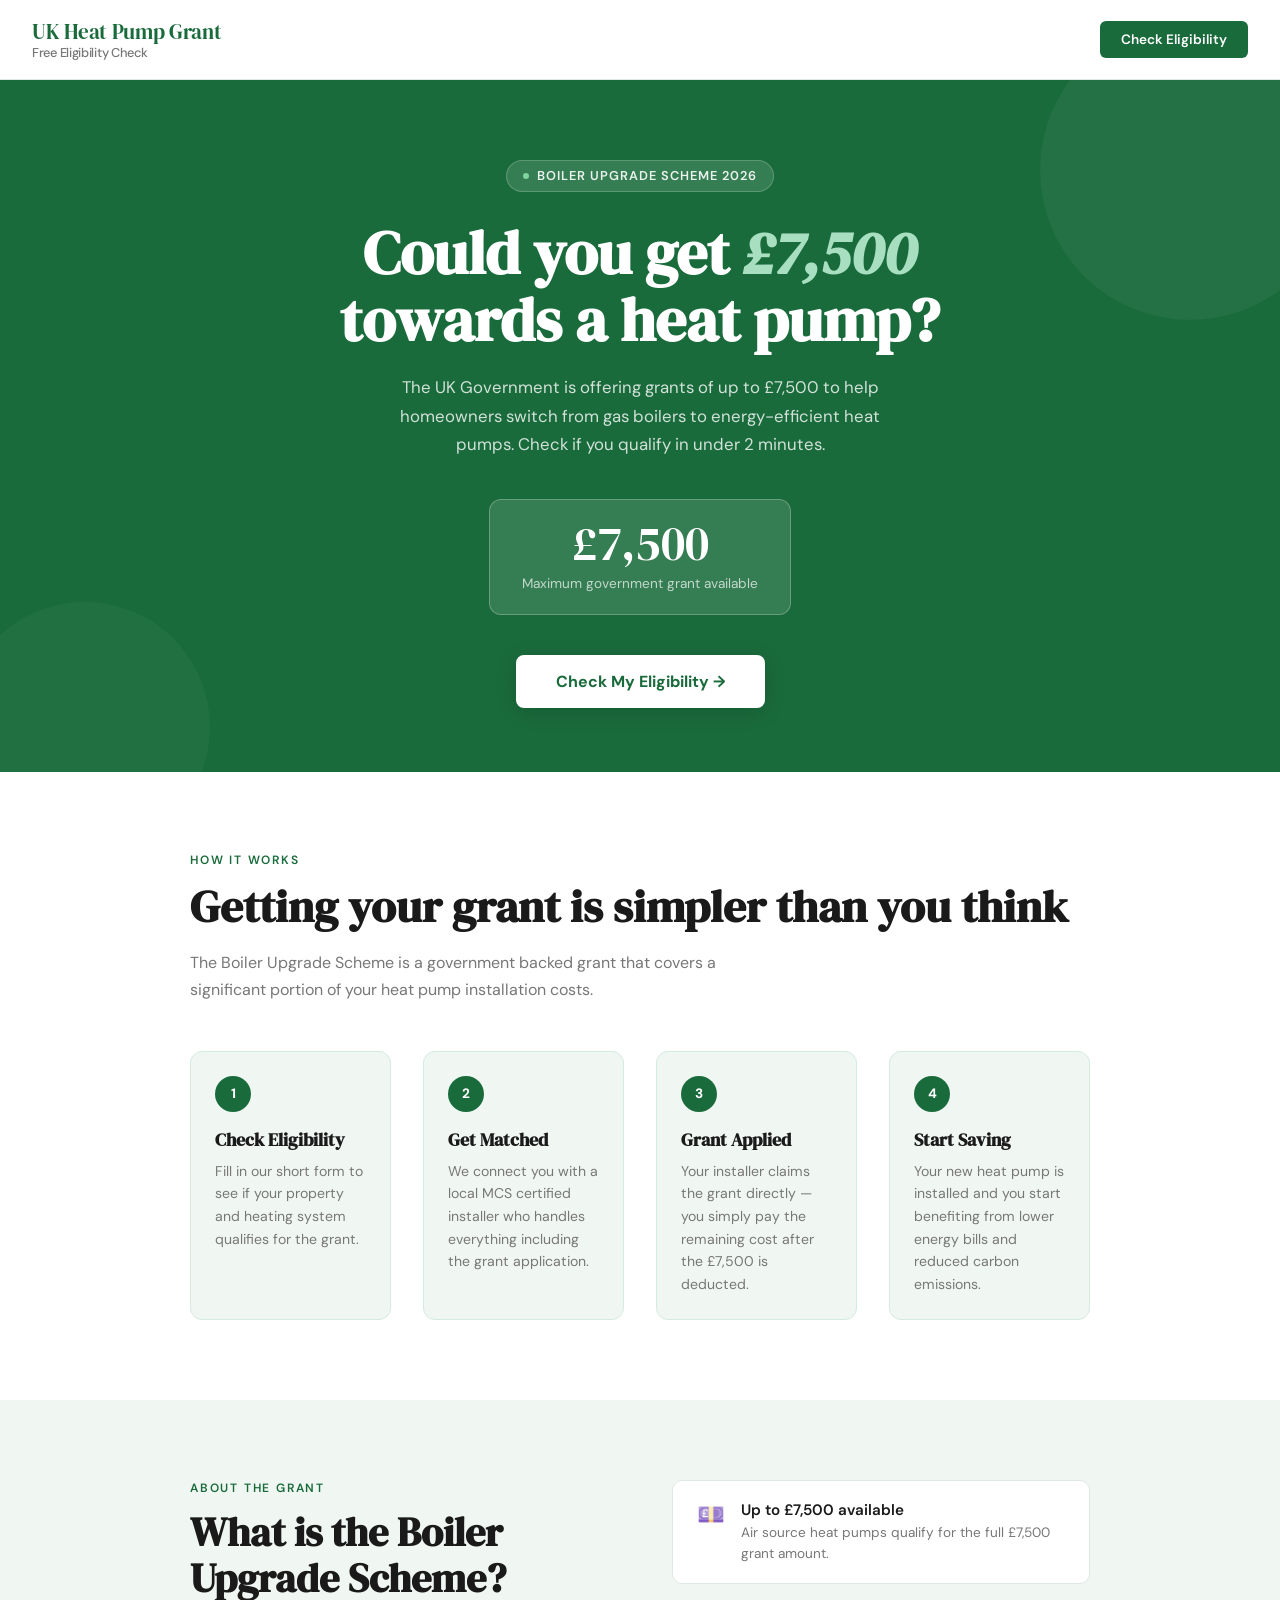
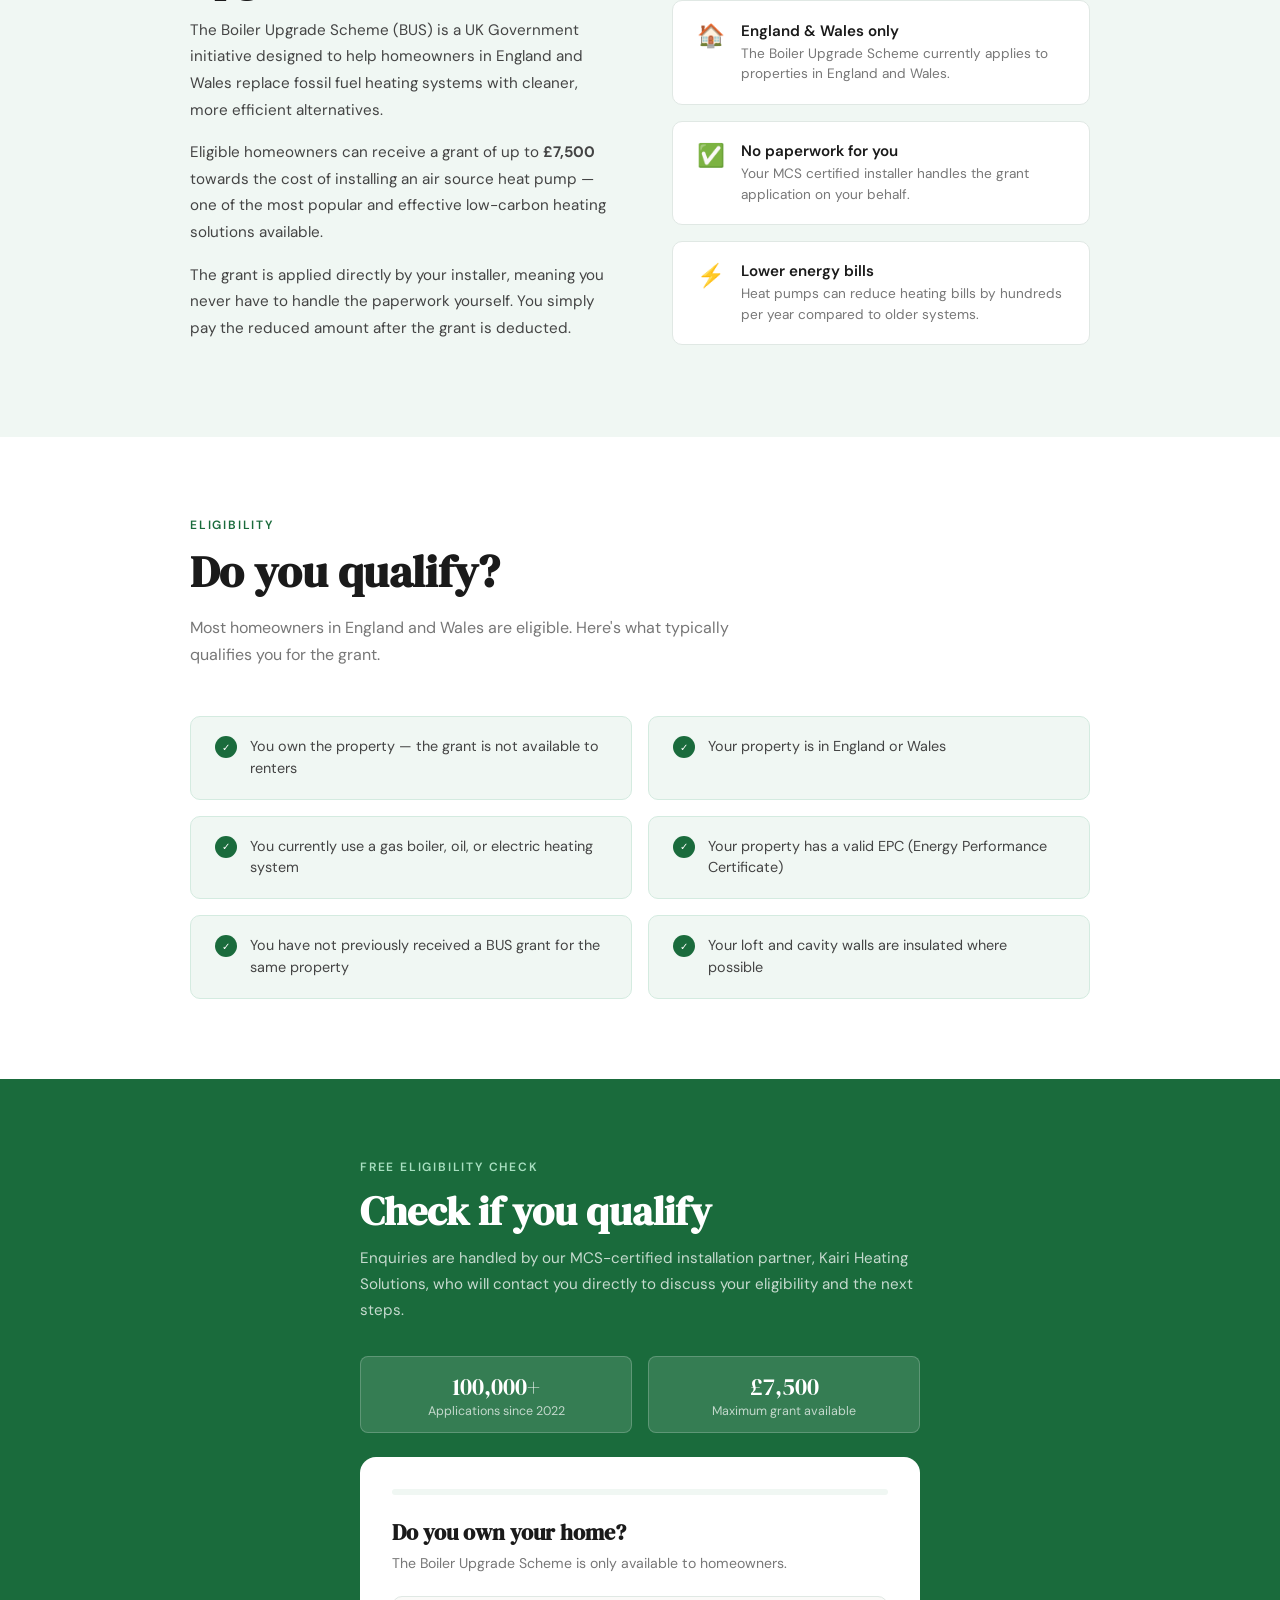
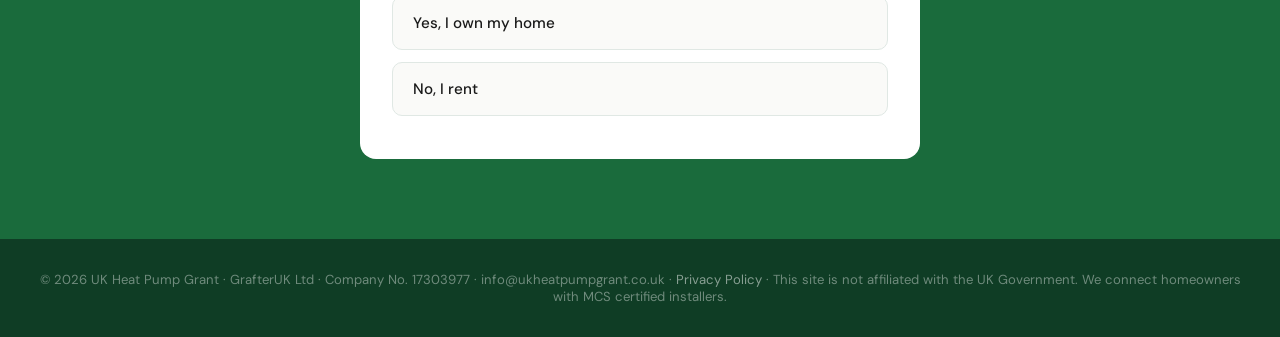
==== index.html @ f76c743c "Swap reCAPTCHA v3 site key to the new key pair Replace the old public site key (6LfLg9Us…) with the " ====
<!DOCTYPE html>
<html lang="en">
<head>
  <!-- Google tag (gtag.js) -->
  <script async src="https://www.googletagmanager.com/gtag/js?id=AW-18066229023"></script>
  <script>
    window.dataLayer = window.dataLayer || [];
    function gtag(){dataLayer.push(arguments);}
    gtag('js', new Date());
    gtag('config', 'AW-18066229023');
  </script>
  <meta charset="UTF-8" />
  <meta name="viewport" content="width=device-width, initial-scale=1.0" />
  <title>UK Heat Pump Grant – Check Your Eligibility</title>
  <meta name="description" content="Check if you qualify for a UK Government Boiler Upgrade Scheme grant of up to £7,500 towards an air source heat pump. Free 2-minute eligibility check for homeowners in England & Wales." />
  <link rel="canonical" href="https://ukheatpumpgrant.co.uk/" />
  <meta name="theme-color" content="#1A6B3C" />
  <link rel="icon" href="/favicon.svg" type="image/svg+xml" />
  <!-- Open Graph / social preview -->
  <meta property="og:type" content="website" />
  <meta property="og:site_name" content="UK Heat Pump Grant" />
  <meta property="og:title" content="Could you get £7,500 towards a heat pump?" />
  <meta property="og:description" content="Check if you qualify for a UK Government Boiler Upgrade Scheme grant of up to £7,500. Free 2-minute eligibility check for homeowners in England & Wales." />
  <meta property="og:url" content="https://ukheatpumpgrant.co.uk/" />
  <meta property="og:image" content="https://ukheatpumpgrant.co.uk/og-image.png" />
  <meta property="og:image:width" content="1200" />
  <meta property="og:image:height" content="630" />
  <meta name="twitter:card" content="summary_large_image" />
  <meta name="twitter:title" content="Could you get £7,500 towards a heat pump?" />
  <meta name="twitter:description" content="Free 2-minute check to see if you qualify for a Boiler Upgrade Scheme grant of up to £7,500." />
  <meta name="twitter:image" content="https://ukheatpumpgrant.co.uk/og-image.png" />
  <link href="https://fonts.googleapis.com/css2?family=DM+Serif+Display:ital@0;1&family=DM+Sans:wght@400;500;600&display=swap" rel="stylesheet" />
  <style>
    *, *::before, *::after { box-sizing: border-box; margin: 0; padding: 0; }
    :root {
      --green: #1A6B3C; --green-light: #2E8B57; --green-pale: #F0F7F3;
      --green-mid: #D4EBE0; --white: #FFFFFF; --off-white: #FAFAF8;
      --text: #1A1A1A; --text-mid: #444; --text-muted: #777; --border: #E0E8E4;
    }
    html { scroll-behavior: smooth; }
    body { font-family: 'DM Sans', sans-serif; background: var(--off-white); color: var(--text); overflow-x: hidden; }
    nav { background: var(--white); border-bottom: 1px solid var(--border); padding: 1.1rem 2rem; display: flex; justify-content: space-between; align-items: center; position: sticky; top: 0; z-index: 100; }
    .logo { font-family: 'DM Serif Display', serif; font-size: 1.3rem; color: var(--green); letter-spacing: -0.3px; line-height: 1.3; }
    .logo span { color: var(--text-muted); font-size: 0.8rem; font-family: 'DM Sans', sans-serif; font-weight: 500; display: block; }
    .nav-cta { background: var(--green); color: var(--white); font-weight: 600; font-size: 0.85rem; padding: 0.6rem 1.3rem; border-radius: 6px; text-decoration: none; }
    .hero { background: var(--green); padding: 5rem 2rem 4rem; text-align: center; position: relative; overflow: hidden; }
    .hero::before { content: ''; position: absolute; top: -60px; right: -60px; width: 300px; height: 300px; background: rgba(255,255,255,0.04); border-radius: 50%; pointer-events: none; }
    .hero::after { content: ''; position: absolute; bottom: -80px; left: -40px; width: 250px; height: 250px; background: rgba(255,255,255,0.03); border-radius: 50%; pointer-events: none; }
    .hero-tag { display: inline-flex; align-items: center; gap: 0.5rem; background: rgba(255,255,255,0.12); border: 1px solid rgba(255,255,255,0.2); color: rgba(255,255,255,0.9); font-size: 0.8rem; font-weight: 600; letter-spacing: 0.08em; text-transform: uppercase; padding: 0.4rem 1rem; border-radius: 100px; margin-bottom: 1.8rem; }
    .hero-tag::before { content: ''; width: 6px; height: 6px; background: #7FD4A0; border-radius: 50%; }
    .hero h1 { font-family: 'DM Serif Display', serif; font-size: clamp(2.2rem, 6vw, 3.8rem); color: var(--white); line-height: 1.1; margin-bottom: 1.2rem; max-width: 700px; margin-left: auto; margin-right: auto; }
    .hero h1 em { font-style: italic; color: #A8DFC0; }
    .hero p { font-size: 1.05rem; color: rgba(255,255,255,0.8); max-width: 520px; margin: 0 auto 2.5rem; line-height: 1.7; }
    .hero-grant { display: inline-block; background: rgba(255,255,255,0.12); border: 1px solid rgba(255,255,255,0.25); border-radius: 12px; padding: 1.2rem 2rem; margin-bottom: 2.5rem; }
    .hero-grant .amount { font-family: 'DM Serif Display', serif; font-size: 3rem; color: var(--white); line-height: 1; }
    .hero-grant p { font-size: 0.85rem; color: rgba(255,255,255,0.7); margin: 0.3rem 0 0; }
    .hero-btn { display: inline-block; background: var(--white); color: var(--green); font-weight: 700; font-size: 1rem; padding: 1rem 2.5rem; border-radius: 8px; text-decoration: none; box-shadow: 0 4px 20px rgba(0,0,0,0.15); }
    .how { background: var(--white); padding: 5rem 2rem; }
    .how-inner { max-width: 900px; margin: 0 auto; }
    .section-label { font-size: 0.75rem; font-weight: 600; letter-spacing: 0.15em; text-transform: uppercase; color: var(--green); display: block; margin-bottom: 0.8rem; }
    .section-title { font-family: 'DM Serif Display', serif; font-size: clamp(1.8rem, 4vw, 2.8rem); line-height: 1.15; margin-bottom: 1rem; color: var(--text); }
    .section-sub { font-size: 1rem; color: var(--text-muted); line-height: 1.7; max-width: 540px; margin-bottom: 3rem; }
    .steps { display: grid; grid-template-columns: repeat(auto-fit, minmax(200px, 1fr)); gap: 2rem; }
    .step { padding: 1.5rem; background: var(--green-pale); border-radius: 12px; border: 1px solid var(--green-mid); }
    .step-num { width: 36px; height: 36px; background: var(--green); border-radius: 50%; display: flex; align-items: center; justify-content: center; color: var(--white); font-weight: 700; font-size: 0.85rem; margin-bottom: 1rem; }
    .step h3 { font-family: 'DM Serif Display', serif; font-size: 1.1rem; margin-bottom: 0.5rem; color: var(--text); }
    .step p { font-size: 0.88rem; color: var(--text-muted); line-height: 1.6; }
    .grant-info { background: var(--green-pale); padding: 5rem 2rem; }
    .grant-inner { max-width: 900px; margin: 0 auto; display: grid; grid-template-columns: 1fr 1fr; gap: 4rem; align-items: start; }
    .grant-inner h2 { font-family: 'DM Serif Display', serif; font-size: clamp(1.8rem, 4vw, 2.5rem); line-height: 1.15; margin-bottom: 1rem; color: var(--text); }
    .grant-inner p { font-size: 0.95rem; color: var(--text-mid); line-height: 1.75; margin-bottom: 1rem; }
    .grant-facts { display: flex; flex-direction: column; gap: 1rem; }
    .fact { background: var(--white); border: 1px solid var(--border); border-radius: 10px; padding: 1.2rem 1.5rem; display: flex; align-items: flex-start; gap: 1rem; }
    .fact-icon { font-size: 1.4rem; flex-shrink: 0; }
    .fact h4 { font-weight: 600; font-size: 0.95rem; color: var(--text); margin-bottom: 0.2rem; }
    .fact p { font-size: 0.85rem; color: var(--text-muted); line-height: 1.5; margin: 0; }
    .eligibility { background: var(--white); padding: 5rem 2rem; }
    .elig-inner { max-width: 900px; margin: 0 auto; }
    .elig-grid { display: grid; grid-template-columns: 1fr 1fr; gap: 1rem; margin-top: 2.5rem; }
    .elig-card { background: var(--green-pale); border: 1px solid var(--green-mid); border-radius: 10px; padding: 1.2rem 1.5rem; display: flex; align-items: flex-start; gap: 0.8rem; }
    .elig-card .tick { width: 22px; height: 22px; background: var(--green); border-radius: 50%; display: flex; align-items: center; justify-content: center; color: var(--white); font-size: 0.65rem; flex-shrink: 0; }
    .elig-card p { font-size: 0.9rem; color: var(--text-mid); line-height: 1.5; }
    #check { background: var(--green); padding: 5rem 2rem; }
    .form-inner { max-width: 560px; margin: 0 auto; }
    .form-inner .section-label { color: #A8DFC0; }
    .form-inner h2 { font-family: 'DM Serif Display', serif; font-size: clamp(1.8rem, 4vw, 2.5rem); color: var(--white); line-height: 1.15; margin-bottom: 0.8rem; }
    .form-inner > p { font-size: 0.95rem; color: rgba(255,255,255,0.75); line-height: 1.7; margin-bottom: 2rem; }
    .form-card { background: var(--white); border-radius: 16px; padding: 2rem; }
    .form-row { display: grid; grid-template-columns: 1fr 1fr; gap: 1rem; }
    .form-group { margin-bottom: 1.2rem; }
    .form-group label { display: block; font-size: 0.82rem; font-weight: 600; color: var(--text-mid); margin-bottom: 0.4rem; }
    .form-group input, .form-group select { width: 100%; padding: 0.75rem 1rem; border: 1.5px solid var(--border); border-radius: 8px; font-size: 0.9rem; font-family: 'DM Sans', sans-serif; color: var(--text); background: var(--off-white); appearance: none; }
    .form-group input:focus, .form-group select:focus { outline: none; border-color: var(--green); background: var(--white); }
    .form-submit { width: 100%; background: var(--green); color: var(--white); font-family: 'DM Sans', sans-serif; font-weight: 700; font-size: 1rem; padding: 1rem; border: none; border-radius: 8px; cursor: pointer; margin-top: 0.5rem; }
    .form-submit:hover { background: var(--green-light); }
    .form-note { text-align: center; font-size: 0.78rem; color: var(--text-muted); margin-top: 1rem; line-height: 1.5; }
    .consent { display: flex; align-items: flex-start; gap: 0.6rem; margin-bottom: 1.2rem; text-align: left; }
    .consent input[type="checkbox"] { width: 18px; height: 18px; margin-top: 2px; flex-shrink: 0; accent-color: var(--green); cursor: pointer; }
    .consent label { font-size: 0.8rem; font-weight: 400; color: var(--text-mid); line-height: 1.5; cursor: pointer; margin: 0; }
    .consent a { color: var(--green); text-decoration: underline; }
    .exit-email .consent { margin-bottom: 0.9rem; }
    .progress { height: 6px; background: var(--green-pale); border-radius: 3px; margin-bottom: 1.5rem; overflow: hidden; }
    .progress-fill { height: 100%; background: var(--green-light); width: 0%; transition: width 0.35s ease; border-radius: 3px; }
    .quiz-step { display: none; }
    .quiz-step.active { display: block; animation: quizFade 0.25s ease; }
    @keyframes quizFade { from { opacity: 0; transform: translateY(8px); } to { opacity: 1; transform: translateY(0); } }
    .quiz-q { font-family: 'DM Serif Display', serif; font-size: 1.4rem; color: var(--text); margin-bottom: 0.4rem; line-height: 1.25; }
    .quiz-sub { font-size: 0.88rem; color: var(--text-muted); margin-bottom: 1.4rem; line-height: 1.5; }
    .option-btn { display: block; width: 100%; padding: 1rem 1.25rem; margin-bottom: 0.7rem; background: var(--off-white); border: 1.5px solid var(--border); border-radius: 10px; font-family: 'DM Sans', sans-serif; font-size: 0.95rem; font-weight: 500; color: var(--text); text-align: left; cursor: pointer; transition: border-color 0.15s, background 0.15s, transform 0.1s; }
    .option-btn:hover, .option-btn:focus-visible { border-color: var(--green); background: var(--green-pale); outline: none; }
    .option-btn:active { transform: scale(0.99); }
    .back-btn { background: none; border: none; color: var(--text-muted); font-size: 0.85rem; cursor: pointer; padding: 0.3rem 0; margin-bottom: 0.6rem; font-family: inherit; display: inline-flex; align-items: center; gap: 0.3rem; }
    .back-btn:hover { color: var(--green); }
    .exit-screen { text-align: center; padding: 0.5rem; }
    .exit-icon { width: 56px; height: 56px; background: #FFF3E0; border-radius: 50%; display: flex; align-items: center; justify-content: center; font-size: 1.6rem; margin: 0 auto 1.2rem; }
    .exit-screen h3 { font-family: 'DM Serif Display', serif; font-size: 1.3rem; margin-bottom: 0.6rem; color: var(--text); line-height: 1.25; }
    .exit-screen p { font-size: 0.92rem; color: var(--text-muted); line-height: 1.6; margin-bottom: 0.5rem; }
    .exit-email { margin-top: 1.4rem; padding-top: 1.4rem; border-top: 1px solid var(--border); text-align: left; }
    .exit-email label { display: block; font-size: 0.82rem; font-weight: 600; color: var(--text-mid); margin-bottom: 0.4rem; }
    .exit-email input { width: 100%; padding: 0.75rem 1rem; border: 1.5px solid var(--border); border-radius: 8px; font-size: 0.9rem; font-family: inherit; background: var(--off-white); margin-bottom: 0.8rem; }
    .confirm-screen { text-align: center; }
    .confirm-screen .tick-big { width: 64px; height: 64px; background: var(--green); border-radius: 50%; display: flex; align-items: center; justify-content: center; font-size: 1.7rem; color: var(--white); margin: 0 auto 1.2rem; }
    .confirm-screen h3 { font-family: 'DM Serif Display', serif; font-size: 1.5rem; margin-bottom: 0.6rem; color: var(--text); line-height: 1.25; }
    .confirm-screen .confirm-lead { font-size: 0.95rem; color: var(--text-mid); line-height: 1.6; margin-bottom: 1.5rem; }
    .next-steps { text-align: left; background: var(--green-pale); border: 1px solid var(--green-mid); border-radius: 10px; padding: 1.2rem 1.4rem; }
    .next-steps h4 { font-size: 0.75rem; font-weight: 600; letter-spacing: 0.12em; text-transform: uppercase; color: var(--green); margin-bottom: 0.9rem; }
    .next-steps ul { list-style: none; }
    .next-steps li { font-size: 0.88rem; color: var(--text-mid); line-height: 1.5; margin-bottom: 0.7rem; padding-left: 1.4rem; position: relative; }
    .next-steps li::before { content: '→'; position: absolute; left: 0; color: var(--green); font-weight: 700; }
    .next-steps li:last-child { margin-bottom: 0; }
    .form-err { background: #FEECEC; border: 1px solid #F5B5B5; color: #8A1F1F; padding: 0.7rem 1rem; border-radius: 8px; font-size: 0.85rem; margin-bottom: 1rem; display: none; line-height: 1.45; }
    .form-err.show { display: block; }
    footer { background: #0F3D25; padding: 2rem; text-align: center; }
    footer p { color: rgba(255,255,255,0.4); font-size: 0.82rem; }
    footer a { color: rgba(255,255,255,0.5); text-decoration: none; }
    @media (max-width: 700px) {
      .grant-inner { grid-template-columns: 1fr; gap: 2rem; }
      .elig-grid { grid-template-columns: 1fr; }
      .form-row { grid-template-columns: 1fr; }
    }
  </style>
  <script src="https://www.google.com/recaptcha/api.js?render=6LfFykgtAAAAAFMlkTeYWOhiz9gVwQHqHs1kckuf"></script>
</head>
<body>
<nav>
  <div class="logo">UK Heat Pump Grant<br><span>Free Eligibility Check</span></div>
  <a href="#check" class="nav-cta">Check Eligibility</a>
</nav>
<section class="hero">
  <div class="hero-tag">Boiler Upgrade Scheme 2026</div>
  <h1>Could you get <em>£7,500</em> towards a heat pump?</h1>
  <p>The UK Government is offering grants of up to £7,500 to help homeowners switch from gas boilers to energy-efficient heat pumps. Check if you qualify in under 2 minutes.</p>
  <div class="hero-grant">
    <div class="amount">£7,500</div>
    <p>Maximum government grant available</p>
  </div>
  <br>
  <a href="#check" class="hero-btn">Check My Eligibility →</a>
</section>
<section id="how-it-works" class="how">
  <div class="how-inner">
    <span class="section-label">How It Works</span>
    <h2 class="section-title">Getting your grant is simpler than you think</h2>
    <p class="section-sub">The Boiler Upgrade Scheme is a government backed grant that covers a significant portion of your heat pump installation costs.</p>
    <div class="steps">
      <div class="step"><div class="step-num">1</div><h3>Check Eligibility</h3><p>Fill in our short form to see if your property and heating system qualifies for the grant.</p></div>
      <div class="step"><div class="step-num">2</div><h3>Get Matched</h3><p>We connect you with a local MCS certified installer who handles everything including the grant application.</p></div>
      <div class="step"><div class="step-num">3</div><h3>Grant Applied</h3><p>Your installer claims the grant directly — you simply pay the remaining cost after the £7,500 is deducted.</p></div>
      <div class="step"><div class="step-num">4</div><h3>Start Saving</h3><p>Your new heat pump is installed and you start benefiting from lower energy bills and reduced carbon emissions.</p></div>
    </div>
  </div>
</section>
<section id="about" class="grant-info">
  <div class="grant-inner">
    <div>
      <span class="section-label">About the Grant</span>
      <h2>What is the Boiler Upgrade Scheme?</h2>
      <p>The Boiler Upgrade Scheme (BUS) is a UK Government initiative designed to help homeowners in England and Wales replace fossil fuel heating systems with cleaner, more efficient alternatives.</p>
      <p>Eligible homeowners can receive a grant of up to <strong>£7,500</strong> towards the cost of installing an air source heat pump — one of the most popular and effective low-carbon heating solutions available.</p>
      <p>The grant is applied directly by your installer, meaning you never have to handle the paperwork yourself. You simply pay the reduced amount after the grant is deducted.</p>
    </div>
    <div class="grant-facts">
      <div class="fact"><div class="fact-icon">💷</div><div><h4>Up to £7,500 available</h4><p>Air source heat pumps qualify for the full £7,500 grant amount.</p></div></div>
      <div class="fact"><div class="fact-icon">🏠</div><div><h4>England & Wales only</h4><p>The Boiler Upgrade Scheme currently applies to properties in England and Wales.</p></div></div>
      <div class="fact"><div class="fact-icon">✅</div><div><h4>No paperwork for you</h4><p>Your MCS certified installer handles the grant application on your behalf.</p></div></div>
      <div class="fact"><div class="fact-icon">⚡</div><div><h4>Lower energy bills</h4><p>Heat pumps can reduce heating bills by hundreds per year compared to older systems.</p></div></div>
    </div>
  </div>
</section>
<section id="eligibility" class="eligibility">
  <div class="elig-inner">
    <span class="section-label">Eligibility</span>
    <h2 class="section-title">Do you qualify?</h2>
    <p class="section-sub">Most homeowners in England and Wales are eligible. Here's what typically qualifies you for the grant.</p>
    <div class="elig-grid">
      <div class="elig-card"><div class="tick">✓</div><p>You own the property — the grant is not available to renters</p></div>
      <div class="elig-card"><div class="tick">✓</div><p>Your property is in England or Wales</p></div>
      <div class="elig-card"><div class="tick">✓</div><p>You currently use a gas boiler, oil, or electric heating system</p></div>
      <div class="elig-card"><div class="tick">✓</div><p>Your property has a valid EPC (Energy Performance Certificate)</p></div>
      <div class="elig-card"><div class="tick">✓</div><p>You have not previously received a BUS grant for the same property</p></div>
      <div class="elig-card"><div class="tick">✓</div><p>Your loft and cavity walls are insulated where possible</p></div>
    </div>
  </div>
</section>
<section id="check">
  <div class="form-inner">
    <span class="section-label">Free Eligibility Check</span>
    <h2>Check if you qualify</h2>
    <p>Enquiries are handled by our MCS-certified installation partner, Kairi Heating Solutions, who will contact you directly to discuss your eligibility and the next steps.</p>
    <div style="display:flex; gap:1rem; margin-bottom:1.5rem; flex-wrap:wrap;">
      <div style="background:rgba(255,255,255,0.12); border:1px solid rgba(255,255,255,0.2); border-radius:8px; padding:0.8rem 1.2rem; flex:1; min-width:140px; text-align:center;">
        <div style="font-family:'DM Serif Display',serif; font-size:1.5rem; color:#fff;">100,000+</div>
        <div style="font-size:0.78rem; color:rgba(255,255,255,0.7);">Applications since 2022</div>
      </div>
      <div style="background:rgba(255,255,255,0.12); border:1px solid rgba(255,255,255,0.2); border-radius:8px; padding:0.8rem 1.2rem; flex:1; min-width:140px; text-align:center;">
        <div style="font-family:'DM Serif Display',serif; font-size:1.5rem; color:#fff;">£7,500</div>
        <div style="font-size:0.78rem; color:rgba(255,255,255,0.7);">Maximum grant available</div>
      </div>
    </div>
    <div class="form-card">
      <div class="progress" id="progressWrap"><div class="progress-fill" id="progressFill"></div></div>

      <div class="quiz-step active" data-step="1">
        <h3 class="quiz-q">Do you own your home?</h3>
        <p class="quiz-sub">The Boiler Upgrade Scheme is only available to homeowners.</p>
        <button type="button" class="option-btn" data-answer="yes">Yes, I own my home</button>
        <button type="button" class="option-btn" data-answer="no">No, I rent</button>
      </div>

      <div class="quiz-step" data-step="2">
        <button type="button" class="back-btn">← Back</button>
        <h3 class="quiz-q">Is your property in England or Wales?</h3>
        <p class="quiz-sub">The grant currently covers England and Wales only.</p>
        <button type="button" class="option-btn" data-answer="yes">Yes, England or Wales</button>
        <button type="button" class="option-btn" data-answer="no">No (Scotland or Northern Ireland)</button>
      </div>

      <div class="quiz-step" data-step="3">
        <button type="button" class="back-btn">← Back</button>
        <h3 class="quiz-q">What's your current heating system?</h3>
        <p class="quiz-sub">Pick the one that best describes how you heat your home today.</p>
        <button type="button" class="option-btn" data-answer="gas">Gas boiler</button>
        <button type="button" class="option-btn" data-answer="oil">Oil boiler</button>
        <button type="button" class="option-btn" data-answer="lpg">LPG boiler</button>
        <button type="button" class="option-btn" data-answer="electric">Electric heating</button>
        <button type="button" class="option-btn" data-answer="heat-pump">I already have a heat pump</button>
      </div>

      <div class="quiz-step" data-step="4">
        <button type="button" class="back-btn">← Back</button>
        <h3 class="quiz-q">What type of property do you live in?</h3>
        <p class="quiz-sub">This helps us match you with the right installer.</p>
        <button type="button" class="option-btn" data-answer="detached">Detached house</button>
        <button type="button" class="option-btn" data-answer="semi-detached">Semi-detached house</button>
        <button type="button" class="option-btn" data-answer="terraced">Terraced house</button>
        <button type="button" class="option-btn" data-answer="bungalow">Bungalow</button>
      </div>

      <div class="quiz-step" data-step="5">
        <button type="button" class="back-btn">← Back</button>
        <h3 class="quiz-q">When are you looking to install?</h3>
        <p class="quiz-sub">Installers prioritise quotes based on timeline.</p>
        <button type="button" class="option-btn" data-answer="within-3-months">Within 3 months</button>
        <button type="button" class="option-btn" data-answer="3-6-months">3–6 months</button>
        <button type="button" class="option-btn" data-answer="6-12-months">6–12 months</button>
        <button type="button" class="option-btn" data-answer="researching">Just researching</button>
      </div>

      <div class="quiz-step" data-step="6">
        <button type="button" class="back-btn">← Back</button>
        <h3 class="quiz-q">What's your postcode?</h3>
        <p class="quiz-sub">We'll match you with a certified installer in your area.</p>
        <div class="form-group"><input type="text" id="postcodeInput" placeholder="e.g. AL1 1AA" autocomplete="postal-code" autocapitalize="characters" /></div>
        <div class="form-err" id="postcodeErr" role="alert" aria-live="assertive">Please enter a valid UK postcode.</div>
        <button type="button" class="form-submit" id="postcodeNext">Continue →</button>
      </div>

      <div class="quiz-step" data-step="7">
        <button type="button" class="back-btn">← Back</button>
        <h3 class="quiz-q">Last step — where should we send your results?</h3>
        <p class="quiz-sub">A certified installer will call to confirm your eligibility and arrange a free survey.</p>
        <div class="form-err" id="submitErr" role="alert" aria-live="assertive"></div>
        <form id="lead-form">
          <input type="hidden" name="access_key" value="612f0ea2-5df6-4f01-9ba0-96e059f0728e" />
          <input type="hidden" name="subject" value="New Heat Pump Grant Enquiry" />
          <input type="hidden" name="from_name" value="UK Heat Pump Grant" />
          <input type="hidden" name="lead_grade" id="leadGrade" />
          <input type="hidden" name="ownership" id="h_ownership" />
          <input type="hidden" name="region" id="h_region" />
          <input type="hidden" name="heating_system" id="h_heating" />
          <input type="hidden" name="property_type" id="h_property" />
          <input type="hidden" name="timeline" id="h_timeline" />
          <input type="hidden" name="postcode" id="h_postcode" />
          <div class="form-row">
            <div class="form-group"><label>First Name</label><input type="text" name="first_name" placeholder="John" autocomplete="given-name" required /></div>
            <div class="form-group"><label>Last Name</label><input type="text" name="last_name" placeholder="Smith" autocomplete="family-name" required /></div>
          </div>
          <div class="form-group"><label>Email Address</label><input type="email" name="email" placeholder="john@example.com" autocomplete="email" required /></div>
          <div class="form-group"><label>Phone Number</label><input type="tel" name="phone" placeholder="07700 900000" pattern="[\d\s]{10,15}" title="Please enter a valid UK phone number" autocomplete="tel" required /></div>
          <div class="consent">
            <input type="checkbox" name="consent" id="leadConsent" value="yes" required />
            <label for="leadConsent">I agree that my details will be passed to Kairi Heating Solutions, a vetted MCS-certified heat pump installer, so they can contact me regarding my enquiry to discuss my eligibility and next steps. I've read the <a href="/privacy" target="_blank" rel="noopener">Privacy Policy</a>.</label>
          </div>
          <button type="submit" class="form-submit" id="submitBtn">Confirm My Eligibility →</button>
        </form>
      </div>

      <div class="quiz-step" data-step="exit-rent">
        <div class="exit-screen">
          <div class="exit-icon">🏠</div>
          <h3>Sorry, the Boiler Upgrade Scheme is only available to homeowners</h3>
          <p>The grant requires property ownership. If you're a tenant, consider sharing this page with your landlord — they may be eligible.</p>
        </div>
      </div>

      <div class="quiz-step" data-step="exit-region">
        <div class="exit-screen">
          <div class="exit-icon">📍</div>
          <h3>Sorry, the BUS currently only covers England and Wales</h3>
          <p>The Boiler Upgrade Scheme doesn't extend to Scotland or Northern Ireland. Scotland has its own Home Energy Scotland scheme that may help.</p>
        </div>
      </div>

      <div class="quiz-step" data-step="exit-heatpump">
        <div class="exit-screen">
          <div class="exit-icon">✅</div>
          <h3>You already have a qualifying system</h3>
          <p>Heat pumps are already the most efficient low-carbon heating option available — no upgrade needed.</p>
        </div>
      </div>

      <div class="quiz-step" data-step="exit-research">
        <div class="exit-screen">
          <div class="exit-icon">📚</div>
          <h3>Thanks for your interest</h3>
          <p>When you're ready to install, we'll be here to help. Leave your email below if you'd like a short guide about heat pumps and the grant.</p>
          <form id="research-form" class="exit-email">
            <input type="hidden" name="access_key" value="612f0ea2-5df6-4f01-9ba0-96e059f0728e" />
            <input type="hidden" name="subject" value="Heat Pump Grant — Researcher Signup" />
            <input type="hidden" name="from_name" value="UK Heat Pump Grant" />
            <input type="hidden" name="lead_grade" value="D" />
            <label>Email (optional)</label>
            <input type="email" name="email" placeholder="you@example.com" autocomplete="email" />
            <div class="consent">
              <input type="checkbox" name="consent" id="researchConsent" value="yes" required />
              <label for="researchConsent">I'm happy to receive heat pump information and updates by email. I've read the <a href="/privacy" target="_blank" rel="noopener">Privacy Policy</a>.</label>
            </div>
            <button type="submit" class="form-submit" id="researchBtn">Send me the guide</button>
            <p class="form-note" id="researchNote" style="margin-top:0.8rem;" role="status" aria-live="polite">We'll never spam you. Unsubscribe anytime.</p>
          </form>
        </div>
      </div>

      <div class="quiz-step" data-step="confirmed">
        <div class="confirm-screen">
          <div class="tick-big">✓</div>
          <h3 id="confirmHeading">Your eligibility has been confirmed</h3>
          <p class="confirm-lead" id="confirmLead"></p>
          <div class="next-steps">
            <h4>What happens next</h4>
            <ul>
              <li>Kairi Heating Solutions, our MCS-certified installer, will contact you to discuss your enquiry, eligibility and next steps.</li>
              <li>They'll arrange a free home survey at a time that suits you — no obligation.</li>
              <li>Your grant paperwork is handled for you, with the £7,500 deducted from your final quote.</li>
            </ul>
          </div>
        </div>
      </div>
    </div>
  </div>
</section>
<footer>
  <p>© 2026 UK Heat Pump Grant · GrafterUK Ltd · Company No. 17303977 · info@ukheatpumpgrant.co.uk · <a href="/privacy">Privacy Policy</a> · This site is not affiliated with the UK Government. We connect homeowners with MCS certified installers.</p>
</footer>
<script>
(function () {
  const WEB3FORMS_URL = 'https://api.web3forms.com/submit';
  const CONVERSION_SEND_TO = 'AW-18066229023/GOAHCMHB15YcEJ-O06ZD';
  const UK_POSTCODE = /^[A-Z]{1,2}\d[A-Z\d]?\s*\d[A-Z]{2}$/i;
  const TOTAL_QUIZ_STEPS = 7;

  const answers = {};
  const history = [];
  let currentStep = '1';

  const stepEls = {};
  document.querySelectorAll('.quiz-step').forEach(function (el) {
    stepEls[el.dataset.step] = el;
  });

  function updateProgress() {
    const fill = document.getElementById('progressFill');
    if (/^[1-7]$/.test(currentStep)) {
      fill.style.width = ((parseInt(currentStep, 10) - 1) / TOTAL_QUIZ_STEPS * 100) + '%';
    } else if (currentStep === 'confirmed') {
      fill.style.width = '100%';
    }
  }

  function show(step) {
    if (!stepEls[step]) return;
    stepEls[currentStep].classList.remove('active');
    stepEls[step].classList.add('active');
    currentStep = step;
    updateProgress();
    const card = document.querySelector('.form-card');
    if (card && card.getBoundingClientRect().top < 0) {
      card.scrollIntoView({ behavior: 'smooth', block: 'start' });
    }
  }

  function advance(next) {
    history.push(currentStep);
    show(next);
  }

  function goBack() {
    if (!history.length) return;
    const prev = history.pop();
    stepEls[currentStep].classList.remove('active');
    stepEls[prev].classList.add('active');
    currentStep = prev;
    updateProgress();
  }

  document.querySelectorAll('.back-btn').forEach(function (b) {
    b.addEventListener('click', goBack);
  });

  const stepRouters = {
    '1': function (ans) { answers.ownership = ans; advance(ans === 'no' ? 'exit-rent' : '2'); },
    '2': function (ans) { answers.region = ans; advance(ans === 'no' ? 'exit-region' : '3'); },
    '3': function (ans) { answers.heating = ans; advance(ans === 'heat-pump' ? 'exit-heatpump' : '4'); },
    '4': function (ans) { answers.property_type = ans; advance('5'); },
    '5': function (ans) { answers.timeline = ans; advance(ans === 'researching' ? 'exit-research' : '6'); }
  };

  ['1', '2', '3', '4', '5'].forEach(function (s) {
    stepEls[s].querySelectorAll('.option-btn').forEach(function (btn) {
      btn.addEventListener('click', function () { stepRouters[s](btn.dataset.answer); });
    });
  });

  const postcodeInput = document.getElementById('postcodeInput');
  const postcodeErr = document.getElementById('postcodeErr');
  function submitPostcode() {
    const val = postcodeInput.value.trim();
    if (!UK_POSTCODE.test(val)) {
      postcodeErr.classList.add('show');
      postcodeInput.focus();
      return;
    }
    postcodeErr.classList.remove('show');
    answers.postcode = val.toUpperCase();
    advance('7');
  }
  document.getElementById('postcodeNext').addEventListener('click', submitPostcode);
  postcodeInput.addEventListener('keydown', function (e) {
    if (e.key === 'Enter') { e.preventDefault(); submitPostcode(); }
  });
  postcodeInput.addEventListener('input', function () {
    if (postcodeErr.classList.contains('show')) postcodeErr.classList.remove('show');
  });

  function computeGrade() {
    const fossil = ['gas', 'oil', 'lpg'].indexOf(answers.heating) !== -1;
    const premium = ['detached', 'semi-detached', 'bungalow'].indexOf(answers.property_type) !== -1;
    const urgent = answers.timeline === 'within-3-months';
    const medium = answers.timeline === '3-6-months' || answers.timeline === '6-12-months';
    if (fossil && premium && urgent) return 'A';
    if (medium) return 'B';
    return 'C';
  }

  function populateHidden() {
    document.getElementById('h_ownership').value = answers.ownership || '';
    document.getElementById('h_region').value = answers.region || '';
    document.getElementById('h_heating').value = answers.heating || '';
    document.getElementById('h_property').value = answers.property_type || '';
    document.getElementById('h_timeline').value = answers.timeline || '';
    document.getElementById('h_postcode').value = answers.postcode || '';
    document.getElementById('leadGrade').value = computeGrade();
  }

  async function postToWeb3Forms(data) {
    const res = await fetch(WEB3FORMS_URL, {
      method: 'POST',
      headers: { 'Content-Type': 'application/json', 'Accept': 'application/json' },
      body: JSON.stringify(data)
    });
    let body;
    try { body = await res.json(); }
    catch (e) {
      try { body = { raw: await res.text() }; } catch (e2) { body = { raw: '<unreadable>' }; }
    }
    return { status: res.status, statusText: res.statusText, ok: res.ok, body: body };
  }

  function fireConversion(done) {
    let fired = false;
    const finish = function () { if (fired) return; fired = true; done(); };
    try {
      if (typeof gtag === 'function') {
        gtag('event', 'conversion', {
          'send_to': CONVERSION_SEND_TO,
          'event_callback': finish
        });
      } else {
        console.warn('[gtag] not available — skipping conversion event');
      }
    } catch (e) {
      console.warn('[gtag] error firing conversion:', e);
    }
    setTimeout(finish, 1200);
  }

  document.getElementById('lead-form').addEventListener('submit', async function (e) {
    e.preventDefault();
    const form = e.currentTarget;
    const btn = document.getElementById('submitBtn');
    const errEl = document.getElementById('submitErr');
    errEl.classList.remove('show');
    const consentEl = document.getElementById('leadConsent');
    if (!consentEl || !consentEl.checked) {
      errEl.textContent = 'Please tick the box to agree before we can pass your details to an installer.';
      errEl.classList.add('show');
      if (consentEl) consentEl.focus();
      return;
    }
    populateHidden();
    const data = Object.fromEntries(new FormData(form));
    if (data.phone) data.phone = data.phone.replace(/\s+/g, '');

    // Get reCAPTCHA token
    try {
      const token = await grecaptcha.execute('6LfFykgtAAAAAFMlkTeYWOhiz9gVwQHqHs1kckuf', {action: 'submit'});
      data['recaptcha_token'] = token;
    } catch (err) {
      console.error('reCAPTCHA failed:', err);
    }
    btn.textContent = 'Submitting...';
    btn.disabled = true;
    try {
      const result = await postToWeb3Forms(data);
      console.log('[Web3Forms] submit response:', result);
      if (!result.ok || !result.body || result.body.success !== true) {
        const reason = (result.body && result.body.message) ? result.body.message : ('HTTP ' + result.status + ' ' + result.statusText);
        console.error('[Web3Forms] submission rejected:', reason, result);
        errEl.textContent = 'Submission failed: ' + reason + '. Please try again or email info@ukheatpumpgrant.co.uk.';
        errEl.classList.add('show');
        btn.textContent = 'Confirm My Eligibility →';
        btn.disabled = false;
        return;
      }
      const firstName = (data.first_name || '').trim();
      document.getElementById('confirmHeading').textContent = firstName
        ? 'Thanks, ' + firstName + '. Your details have been received.'
        : 'Thank you — your details have been received.';
      document.getElementById('confirmLead').textContent =
        'A member of the team at Kairi Heating Solutions, our MCS-certified installer, will be in touch shortly to discuss your enquiry, your eligibility, and the next steps.';
      // Send the enquirer their confirmation email (Resend, via our Worker).
      // MAIN form only; best-effort and non-blocking — a failure here never
      // blocks the on-screen confirmation, the conversion, or the Web3Forms lead.
      // Mint a FRESH reCAPTCHA token for this call: v3 tokens verify only once,
      // and the token above was already handed to Web3Forms, so reusing it would
      // fail the Worker's siteverify. A dedicated 'confirm_email' token is independent.
      (async function () {
        var confirmToken = '';
        try {
          confirmToken = await grecaptcha.execute('6LfFykgtAAAAAFMlkTeYWOhiz9gVwQHqHs1kckuf', { action: 'confirm_email' });
        } catch (e) { /* no token — Worker rejects if verification is required */ }
        try {
          await fetch('/api/confirm', {
            method: 'POST',
            headers: { 'Content-Type': 'application/json' },
            body: JSON.stringify({ email: data.email, name: firstName, recaptcha_token: confirmToken })
          });
        } catch (e) { console.warn('[confirm-email] request failed:', e); }
      })();
      fireConversion(function () { advance('confirmed'); });
    } catch (err) {
      console.error('[Web3Forms] network error:', err);
      errEl.textContent = 'Network error: ' + (err && err.message ? err.message : 'please check your connection and try again.');
      errEl.classList.add('show');
      btn.textContent = 'Confirm My Eligibility →';
      btn.disabled = false;
    }
  });

  document.getElementById('research-form').addEventListener('submit', async function (e) {
    e.preventDefault();
    const form = e.currentTarget;
    const btn = document.getElementById('researchBtn');
    const note = document.getElementById('researchNote');
    const consentEl = document.getElementById('researchConsent');
    if (!consentEl || !consentEl.checked) {
      note.textContent = 'Please tick the box to confirm you\'re happy to receive emails.';
      if (consentEl) consentEl.focus();
      return;
    }
    const data = Object.fromEntries(new FormData(form));
    if (!data.email) {
      note.textContent = 'No problem — thanks for your interest.';
      btn.disabled = true;
      return;
    }
    btn.textContent = 'Sending...';
    btn.disabled = true;
    try {
      const result = await postToWeb3Forms(data);
      console.log('[Web3Forms research] response:', result);
      if (result.ok && result.body && result.body.success === true) {
        note.textContent = '✓ Got it — check your inbox shortly.';
        btn.textContent = 'Sent';
      } else {
        const reason = (result.body && result.body.message) ? result.body.message : ('HTTP ' + result.status);
        console.error('[Web3Forms research] rejected:', reason, result);
        note.textContent = 'Couldn\'t save your email (' + reason + ') — please try again later.';
        btn.textContent = 'Send me the guide';
        btn.disabled = false;
      }
    } catch (err) {
      console.error('[Web3Forms research] network error:', err);
      note.textContent = 'Network error — please try again.';
      btn.textContent = 'Send me the guide';
      btn.disabled = false;
    }
  });

  updateProgress();
})();
</script>
</body>
</html>
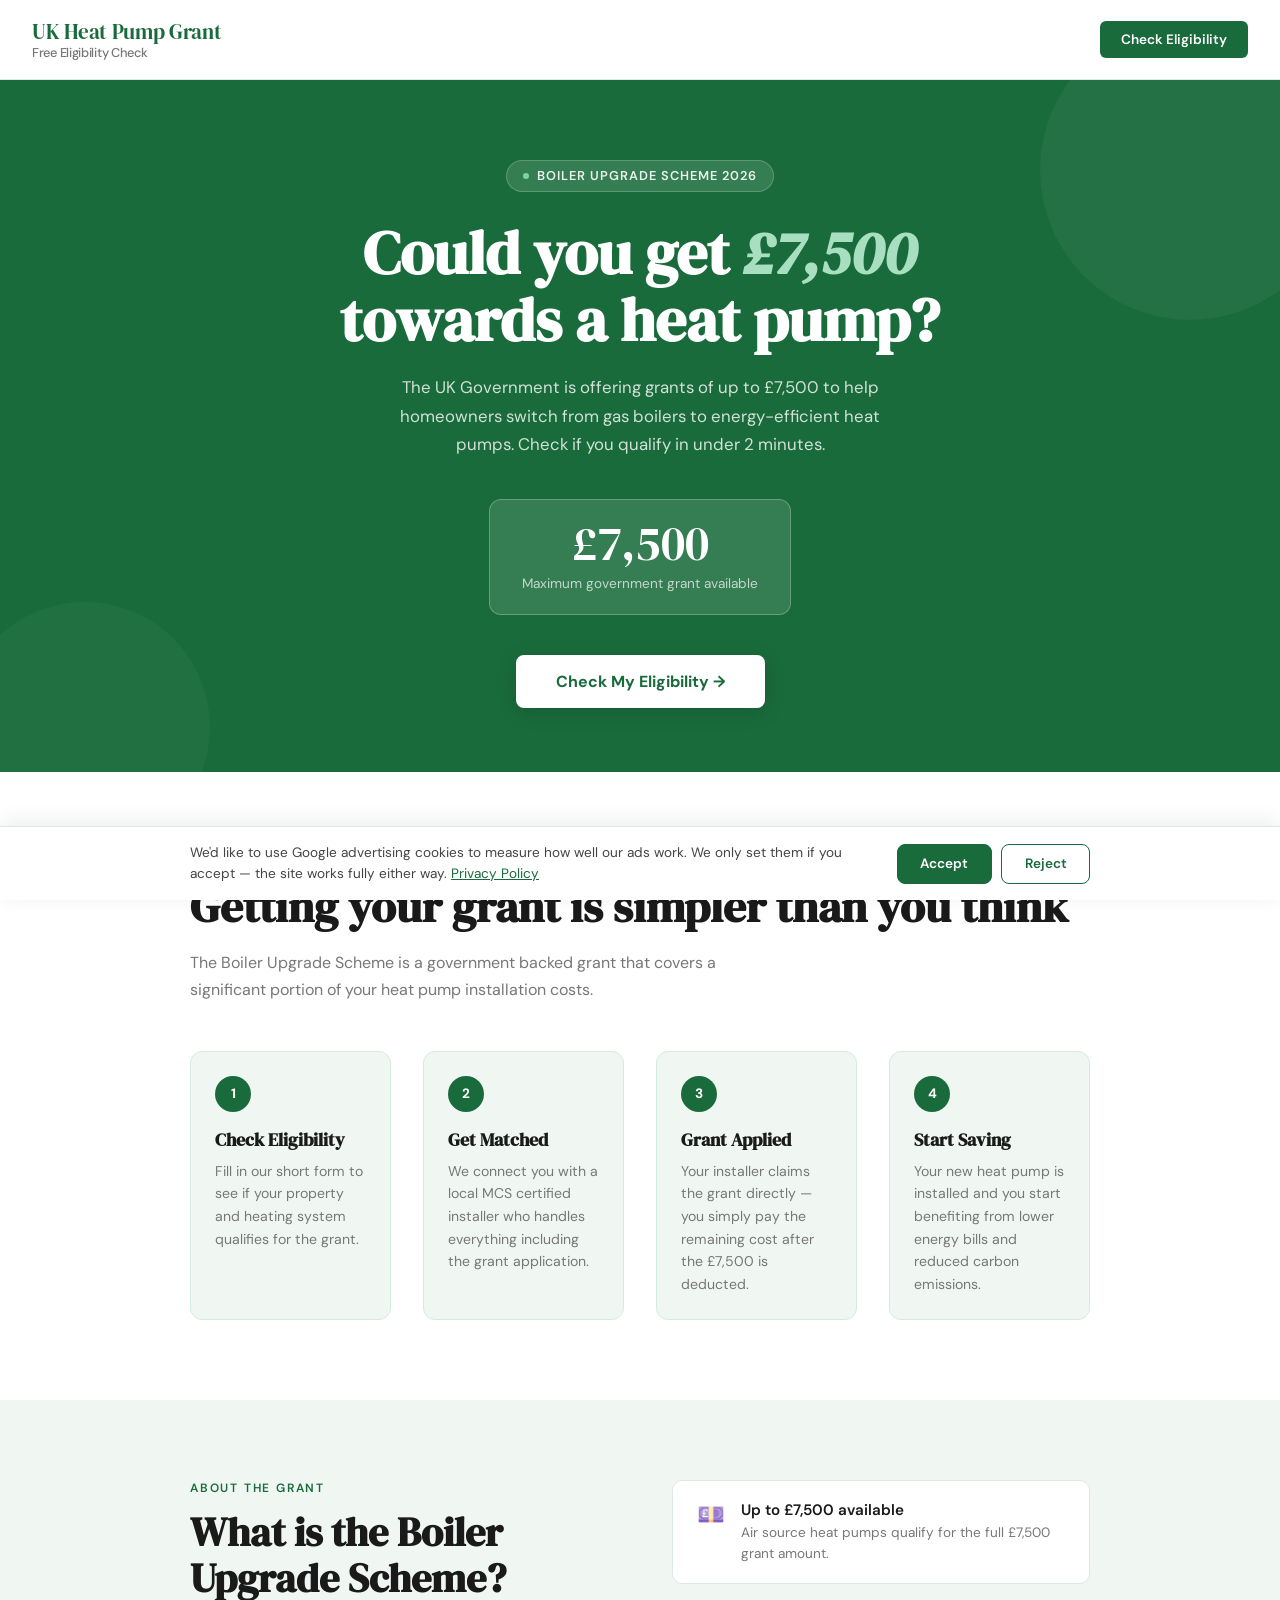
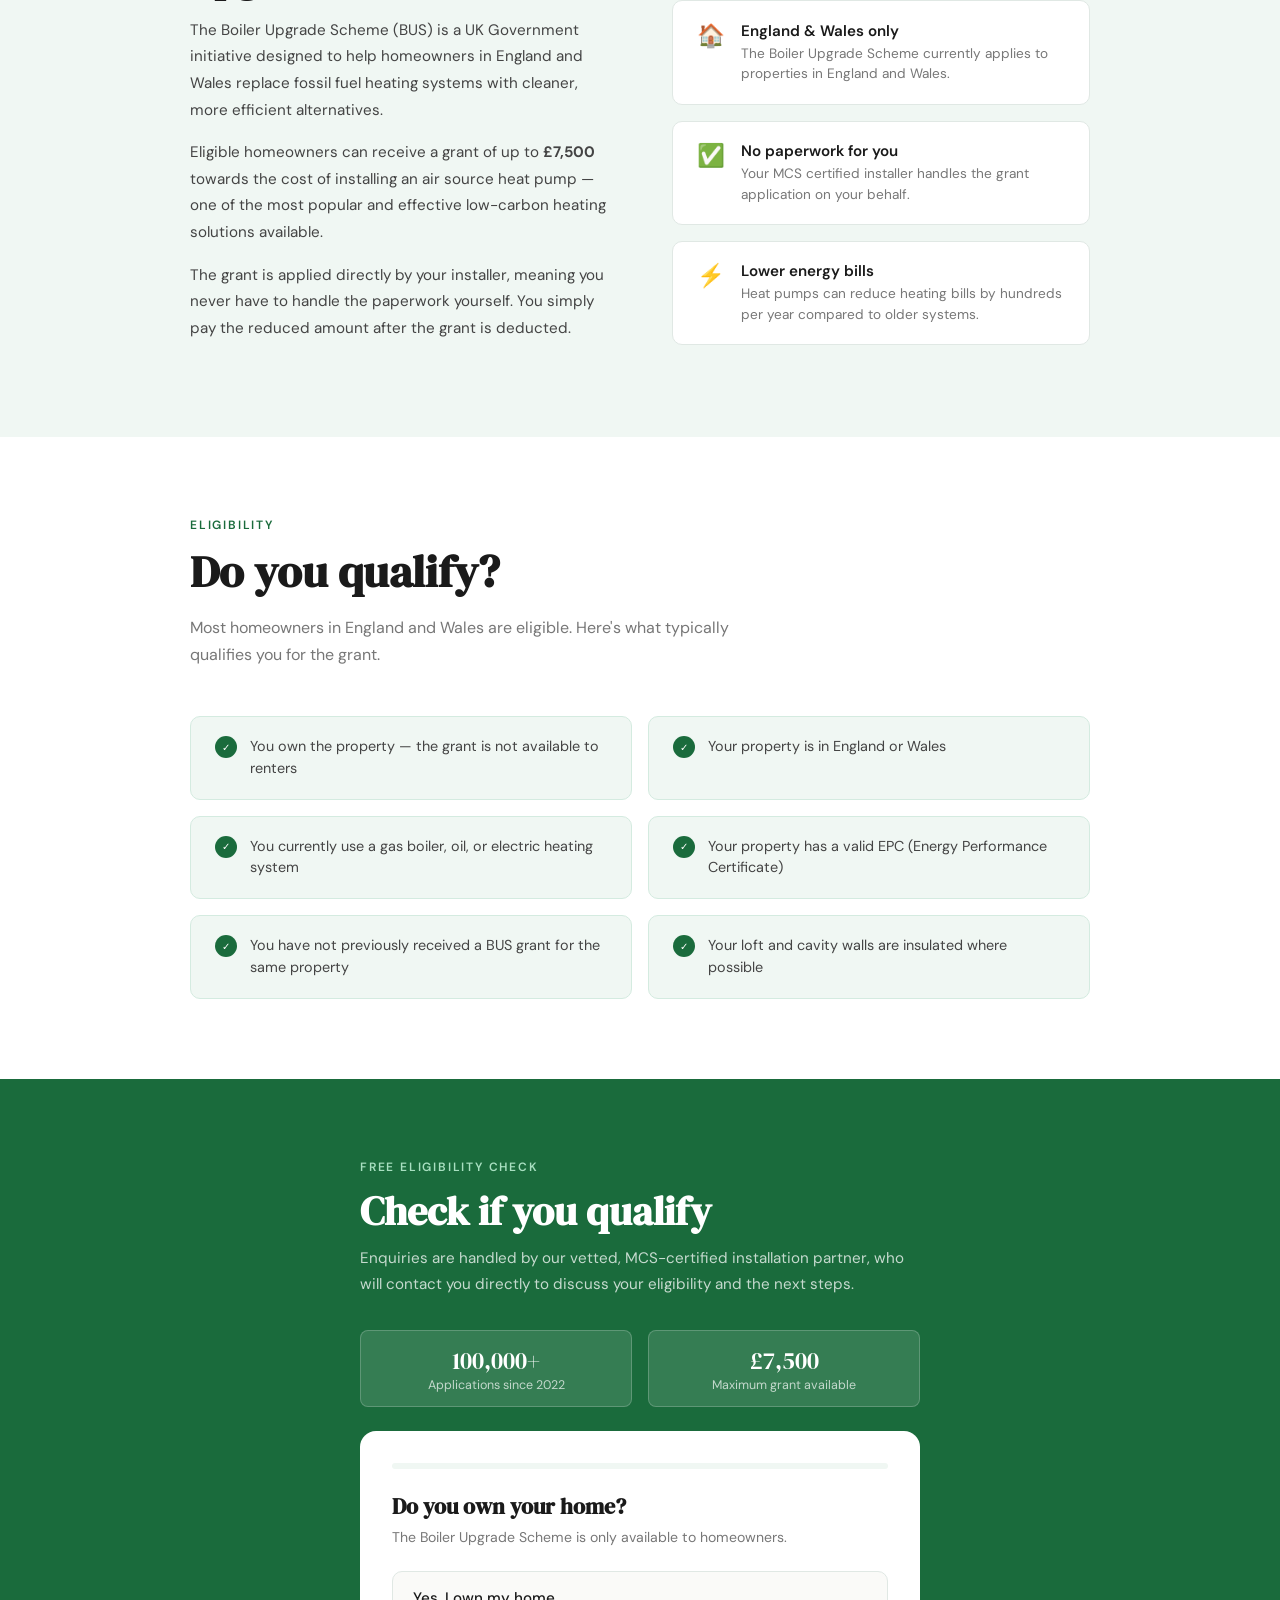
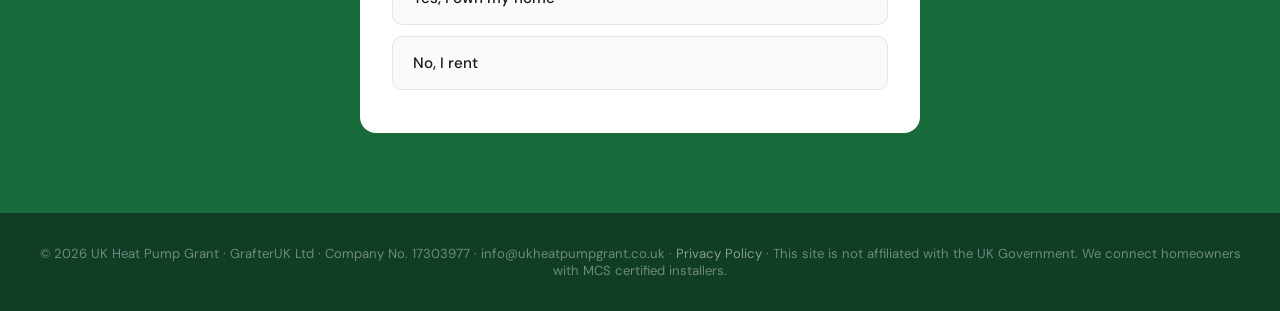
==== commit 4180d092: "Section 2: cookie consent (Consent Mode v2), grading fix + tests, consent decoupled from Kairi, clea" ====
--- a/index.html
+++ b/index.html
@@ -1,13 +1,37 @@
 <!DOCTYPE html>
 <html lang="en">
 <head>
-  <!-- Google tag (gtag.js) -->
-  <script async src="https://www.googletagmanager.com/gtag/js?id=AW-18066229023"></script>
+  <!-- Google tag, gated behind cookie consent (PECR). Consent Mode v2: defaults
+       DENIED; gtag.js is only injected after the visitor accepts, so no Google
+       request fires at all pre-consent. Rejecting keeps the page tag-free. -->
   <script>
     window.dataLayer = window.dataLayer || [];
     function gtag(){dataLayer.push(arguments);}
+    gtag('consent', 'default', {
+      ad_storage: 'denied', ad_user_data: 'denied',
+      ad_personalization: 'denied', analytics_storage: 'denied'
+    });
     gtag('js', new Date());
-    gtag('config', 'AW-18066229023');
+    window.__consentChoice = function () {
+      try {
+        return localStorage.getItem('ukhg_consent') ||
+          (document.cookie.match(/(?:^|; )ukhg_consent=([^;]+)/) || [])[1] || '';
+      } catch (e) { return ''; }
+    };
+    window.__loadGoogleTag = function () {
+      if (window.__gtagLoaded) return;
+      window.__gtagLoaded = true;
+      gtag('consent', 'update', {
+        ad_storage: 'granted', ad_user_data: 'granted',
+        ad_personalization: 'granted', analytics_storage: 'granted'
+      });
+      var s = document.createElement('script');
+      s.async = true;
+      s.src = 'https://www.googletagmanager.com/gtag/js?id=AW-18066229023';
+      document.head.appendChild(s);
+      gtag('config', 'AW-18066229023');
+    };
+    if (window.__consentChoice() === 'granted') window.__loadGoogleTag();
   </script>
   <meta charset="UTF-8" />
   <meta name="viewport" content="width=device-width, initial-scale=1.0" />
@@ -130,6 +154,14 @@
     .next-steps li:last-child { margin-bottom: 0; }
     .form-err { background: #FEECEC; border: 1px solid #F5B5B5; color: #8A1F1F; padding: 0.7rem 1rem; border-radius: 8px; font-size: 0.85rem; margin-bottom: 1rem; display: none; line-height: 1.45; }
     .form-err.show { display: block; }
+    .cookie-banner { position: fixed; left: 0; right: 0; bottom: 0; z-index: 200; background: var(--white); border-top: 1px solid var(--border); box-shadow: 0 -4px 20px rgba(0,0,0,0.08); padding: 1rem 1.5rem; }
+    .cookie-inner { max-width: 900px; margin: 0 auto; display: flex; align-items: center; gap: 1.2rem; flex-wrap: wrap; }
+    .cookie-inner p { font-size: 0.85rem; color: var(--text-mid); line-height: 1.5; flex: 1; min-width: 240px; margin: 0; }
+    .cookie-inner a { color: var(--green); text-decoration: underline; }
+    .cookie-actions { display: flex; gap: 0.6rem; }
+    .cookie-btn { font-family: 'DM Sans', sans-serif; font-weight: 600; font-size: 0.85rem; padding: 0.65rem 1.4rem; border-radius: 8px; border: 1.5px solid var(--green); cursor: pointer; }
+    .cookie-btn.accept { background: var(--green); color: var(--white); }
+    .cookie-btn.reject { background: var(--white); color: var(--green); }
     footer { background: #0F3D25; padding: 2rem; text-align: center; }
     footer p { color: rgba(255,255,255,0.4); font-size: 0.82rem; }
     footer a { color: rgba(255,255,255,0.5); text-decoration: none; }
@@ -206,7 +238,7 @@
   <div class="form-inner">
     <span class="section-label">Free Eligibility Check</span>
     <h2>Check if you qualify</h2>
-    <p>Enquiries are handled by our MCS-certified installation partner, Kairi Heating Solutions, who will contact you directly to discuss your eligibility and the next steps.</p>
+    <p>Enquiries are handled by our vetted, MCS-certified installation partner, who will contact you directly to discuss your eligibility and the next steps.</p>
     <div style="display:flex; gap:1rem; margin-bottom:1.5rem; flex-wrap:wrap;">
       <div style="background:rgba(255,255,255,0.12); border:1px solid rgba(255,255,255,0.2); border-radius:8px; padding:0.8rem 1.2rem; flex:1; min-width:140px; text-align:center;">
         <div style="font-family:'DM Serif Display',serif; font-size:1.5rem; color:#fff;">100,000+</div>
@@ -281,7 +313,6 @@
         <p class="quiz-sub">A certified installer will call to confirm your eligibility and arrange a free survey.</p>
         <div class="form-err" id="submitErr" role="alert" aria-live="assertive"></div>
         <form id="lead-form">
-          <input type="hidden" name="access_key" value="612f0ea2-5df6-4f01-9ba0-96e059f0728e" />
           <input type="hidden" name="subject" value="New Heat Pump Grant Enquiry" />
           <input type="hidden" name="from_name" value="UK Heat Pump Grant" />
           <input type="hidden" name="lead_grade" id="leadGrade" />
@@ -296,10 +327,10 @@
             <div class="form-group"><label>Last Name</label><input type="text" name="last_name" placeholder="Smith" autocomplete="family-name" required /></div>
           </div>
           <div class="form-group"><label>Email Address</label><input type="email" name="email" placeholder="john@example.com" autocomplete="email" required /></div>
-          <div class="form-group"><label>Phone Number</label><input type="tel" name="phone" placeholder="07700 900000" pattern="[\d\s]{10,15}" title="Please enter a valid UK phone number" autocomplete="tel" required /></div>
+          <div class="form-group"><label>Phone Number</label><input type="tel" name="phone" placeholder="07700 900000" pattern="[\d\s+()-]{10,17}" title="Please enter a valid UK phone number (07… or +44…)" autocomplete="tel" required /></div>
           <div class="consent">
             <input type="checkbox" name="consent" id="leadConsent" value="yes" required />
-            <label for="leadConsent">I agree that my details will be passed to Kairi Heating Solutions, a vetted MCS-certified heat pump installer, so they can contact me regarding my enquiry to discuss my eligibility and next steps. I've read the <a href="/privacy" target="_blank" rel="noopener">Privacy Policy</a>.</label>
+            <label for="leadConsent">I agree that my details will be passed to a vetted, MCS-certified heat pump installer, so they can contact me regarding my enquiry to discuss my eligibility and next steps. I've read the <a href="/privacy" target="_blank" rel="noopener">Privacy Policy</a>.</label>
           </div>
           <button type="submit" class="form-submit" id="submitBtn">Confirm My Eligibility →</button>
         </form>
@@ -335,7 +366,6 @@
           <h3>Thanks for your interest</h3>
           <p>When you're ready to install, we'll be here to help. Leave your email below if you'd like a short guide about heat pumps and the grant.</p>
           <form id="research-form" class="exit-email">
-            <input type="hidden" name="access_key" value="612f0ea2-5df6-4f01-9ba0-96e059f0728e" />
             <input type="hidden" name="subject" value="Heat Pump Grant — Researcher Signup" />
             <input type="hidden" name="from_name" value="UK Heat Pump Grant" />
             <input type="hidden" name="lead_grade" value="D" />
@@ -359,7 +389,7 @@
           <div class="next-steps">
             <h4>What happens next</h4>
             <ul>
-              <li>Kairi Heating Solutions, our MCS-certified installer, will contact you to discuss your enquiry, eligibility and next steps.</li>
+              <li>Our vetted, MCS-certified installer will contact you to discuss your enquiry, eligibility and next steps.</li>
               <li>They'll arrange a free home survey at a time that suits you — no obligation.</li>
               <li>Your grant paperwork is handled for you, with the £7,500 deducted from your final quote.</li>
             </ul>
@@ -372,9 +402,33 @@
 <footer>
   <p>© 2026 UK Heat Pump Grant · GrafterUK Ltd · Company No. 17303977 · info@ukheatpumpgrant.co.uk · <a href="/privacy">Privacy Policy</a> · This site is not affiliated with the UK Government. We connect homeowners with MCS certified installers.</p>
 </footer>
+<div class="cookie-banner" id="cookieBanner" hidden>
+  <div class="cookie-inner">
+    <p>We'd like to use Google advertising cookies to measure how well our ads work. We only set them if you accept — the site works fully either way. <a href="/privacy" target="_blank" rel="noopener">Privacy Policy</a></p>
+    <div class="cookie-actions">
+      <button type="button" class="cookie-btn accept" id="cookieAccept">Accept</button>
+      <button type="button" class="cookie-btn reject" id="cookieReject">Reject</button>
+    </div>
+  </div>
+</div>
 <script>
 (function () {
-  const WEB3FORMS_URL = 'https://api.web3forms.com/submit';
+  var banner = document.getElementById('cookieBanner');
+  function store(v) {
+    try { localStorage.setItem('ukhg_consent', v); } catch (e) {}
+    try { document.cookie = 'ukhg_consent=' + v + '; Max-Age=15552000; Path=/; SameSite=Lax; Secure'; } catch (e) {}
+  }
+  if (!window.__consentChoice()) banner.hidden = false;
+  document.getElementById('cookieAccept').addEventListener('click', function () {
+    store('granted'); banner.hidden = true; window.__loadGoogleTag();
+  });
+  document.getElementById('cookieReject').addEventListener('click', function () {
+    store('denied'); banner.hidden = true;
+  });
+})();
+</script>
+<script>
+(function () {
   const CONVERSION_SEND_TO = 'AW-18066229023/GOAHCMHB15YcEJ-O06ZD';
   const UK_POSTCODE = /^[A-Z]{1,2}\d[A-Z\d]?\s*\d[A-Z]{2}$/i;
   const TOTAL_QUIZ_STEPS = 7;
@@ -462,13 +516,25 @@
     if (postcodeErr.classList.contains('show')) postcodeErr.classList.remove('show');
   });
 
-  function computeGrade() {
-    const fossil = ['gas', 'oil', 'lpg'].indexOf(answers.heating) !== -1;
-    const premium = ['detached', 'semi-detached', 'bungalow'].indexOf(answers.property_type) !== -1;
-    const urgent = answers.timeline === 'within-3-months';
-    const medium = answers.timeline === '3-6-months' || answers.timeline === '6-12-months';
-    if (fossil && premium && urgent) return 'A';
-    if (medium) return 'B';
+  // Lead grade rubric. Urgency and fossil-fuel replacement demand outrank
+  // timeline alone — an urgent lead must never grade below a slower one.
+  // (Old bug: urgent+fossil+terraced fell through to C while any 3–12-month
+  // lead took B.) "researching" never reaches grading — it exits to the guide.
+  //
+  //   timeline \ profile | fossil+premium | fossil+terraced | electric (any)
+  //   within-3-months    |       A        |        B        |       B
+  //   3–6 / 6–12 months  |       B        |        B        |       C
+  //
+  // fossil = gas/oil/lpg (the BUS core replacement market); premium =
+  // detached/semi/bungalow (better install economics than terraced).
+  function computeGrade(heating, propertyType, timeline) {
+    const fossil = ['gas', 'oil', 'lpg'].indexOf(heating) !== -1;
+    const premium = ['detached', 'semi-detached', 'bungalow'].indexOf(propertyType) !== -1;
+    const urgent = timeline === 'within-3-months';
+    const medium = timeline === '3-6-months' || timeline === '6-12-months';
+    if (fossil && urgent) return premium ? 'A' : 'B';
+    if (fossil && medium) return 'B';
+    if (urgent) return 'B';
     return 'C';
   }
 
@@ -479,21 +545,7 @@
     document.getElementById('h_property').value = answers.property_type || '';
     document.getElementById('h_timeline').value = answers.timeline || '';
     document.getElementById('h_postcode').value = answers.postcode || '';
-    document.getElementById('leadGrade').value = computeGrade();
-  }
-
-  async function postToWeb3Forms(data) {
-    const res = await fetch(WEB3FORMS_URL, {
-      method: 'POST',
-      headers: { 'Content-Type': 'application/json', 'Accept': 'application/json' },
-      body: JSON.stringify(data)
-    });
-    let body;
-    try { body = await res.json(); }
-    catch (e) {
-      try { body = { raw: await res.text() }; } catch (e2) { body = { raw: '<unreadable>' }; }
-    }
-    return { status: res.status, statusText: res.statusText, ok: res.ok, body: body };
+    document.getElementById('leadGrade').value = computeGrade(answers.heating, answers.property_type, answers.timeline);
   }
 
   function fireConversion(done) {
@@ -529,57 +581,49 @@
     }
     populateHidden();
     const data = Object.fromEntries(new FormData(form));
-    if (data.phone) data.phone = data.phone.replace(/\s+/g, '');
-
-    // Get reCAPTCHA token
+    // Normalise UK numbers before storing/sending: +447… / 447… -> 07…
+    if (data.phone) {
+      let p = data.phone.replace(/[\s\-()]/g, '');
+      if (/^\+44\d{9,10}$/.test(p)) p = '0' + p.slice(3);
+      else if (/^44\d{9,10}$/.test(p)) p = '0' + p.slice(2);
+      data.phone = p;
+    }
+
+    // reCAPTCHA token for the Worker (single server call now — Web3Forms removed).
     try {
-      const token = await grecaptcha.execute('6LfFykgtAAAAAFMlkTeYWOhiz9gVwQHqHs1kckuf', {action: 'submit'});
-      data['recaptcha_token'] = token;
+      data['recaptcha_token'] = await grecaptcha.execute('6LfFykgtAAAAAFMlkTeYWOhiz9gVwQHqHs1kckuf', { action: 'submit' });
     } catch (err) {
       console.error('reCAPTCHA failed:', err);
     }
     btn.textContent = 'Submitting...';
     btn.disabled = true;
     try {
-      const result = await postToWeb3Forms(data);
-      console.log('[Web3Forms] submit response:', result);
-      if (!result.ok || !result.body || result.body.success !== true) {
-        const reason = (result.body && result.body.message) ? result.body.message : ('HTTP ' + result.status + ' ' + result.statusText);
-        console.error('[Web3Forms] submission rejected:', reason, result);
-        errEl.textContent = 'Submission failed: ' + reason + '. Please try again or email info@ukheatpumpgrant.co.uk.';
+      const firstName = (data.first_name || '').trim();
+      const payload = Object.assign({}, data, { name: firstName });
+      delete payload.access_key; // legacy Web3Forms field; unused
+      // Cloudflare Worker is now the sole path: it captures the lead (notification
+      // to us) AND sends the enquirer confirmation. Success is gated on the LEAD
+      // being captured, so a failure shows an error rather than losing the lead.
+      const res = await fetch('/api/confirm', {
+        method: 'POST', headers: { 'Content-Type': 'application/json' }, body: JSON.stringify(payload)
+      });
+      let out = {}; try { out = await res.json(); } catch (e) { /* non-JSON */ }
+      if (!res.ok || !out.ok) {
+        console.error('[lead] capture failed:', res.status, out);
+        errEl.textContent = 'Submission failed — please try again, or email info@ukheatpumpgrant.co.uk.';
         errEl.classList.add('show');
         btn.textContent = 'Confirm My Eligibility →';
         btn.disabled = false;
         return;
       }
-      const firstName = (data.first_name || '').trim();
       document.getElementById('confirmHeading').textContent = firstName
         ? 'Thanks, ' + firstName + '. Your details have been received.'
         : 'Thank you — your details have been received.';
       document.getElementById('confirmLead').textContent =
-        'A member of the team at Kairi Heating Solutions, our MCS-certified installer, will be in touch shortly to discuss your enquiry, your eligibility, and the next steps.';
-      // Send the enquirer their confirmation email (Resend, via our Worker).
-      // MAIN form only; best-effort and non-blocking — a failure here never
-      // blocks the on-screen confirmation, the conversion, or the Web3Forms lead.
-      // Mint a FRESH reCAPTCHA token for this call: v3 tokens verify only once,
-      // and the token above was already handed to Web3Forms, so reusing it would
-      // fail the Worker's siteverify. A dedicated 'confirm_email' token is independent.
-      (async function () {
-        var confirmToken = '';
-        try {
-          confirmToken = await grecaptcha.execute('6LfFykgtAAAAAFMlkTeYWOhiz9gVwQHqHs1kckuf', { action: 'confirm_email' });
-        } catch (e) { /* no token — Worker rejects if verification is required */ }
-        try {
-          await fetch('/api/confirm', {
-            method: 'POST',
-            headers: { 'Content-Type': 'application/json' },
-            body: JSON.stringify({ email: data.email, name: firstName, recaptcha_token: confirmToken })
-          });
-        } catch (e) { console.warn('[confirm-email] request failed:', e); }
-      })();
+        'A member of the team at our vetted, MCS-certified installation partner will be in touch shortly to discuss your enquiry, your eligibility, and the next steps.';
       fireConversion(function () { advance('confirmed'); });
     } catch (err) {
-      console.error('[Web3Forms] network error:', err);
+      console.error('[lead] network error:', err);
       errEl.textContent = 'Network error: ' + (err && err.message ? err.message : 'please check your connection and try again.');
       errEl.classList.add('show');
       btn.textContent = 'Confirm My Eligibility →';
@@ -607,20 +651,23 @@
     btn.textContent = 'Sending...';
     btn.disabled = true;
     try {
-      const result = await postToWeb3Forms(data);
-      console.log('[Web3Forms research] response:', result);
-      if (result.ok && result.body && result.body.success === true) {
-        note.textContent = '✓ Got it — check your inbox shortly.';
+      try { data['recaptcha_token'] = await grecaptcha.execute('6LfFykgtAAAAAFMlkTeYWOhiz9gVwQHqHs1kckuf', { action: 'research' }); } catch (e) { /* no token */ }
+      const payload = Object.assign({}, data); delete payload.access_key;
+      const res = await fetch('/api/research', {
+        method: 'POST', headers: { 'Content-Type': 'application/json' }, body: JSON.stringify(payload)
+      });
+      let out = {}; try { out = await res.json(); } catch (e) { /* non-JSON */ }
+      if (res.ok && out.ok) {
+        note.textContent = '✓ Got it — we\'ll be in touch shortly.';
         btn.textContent = 'Sent';
       } else {
-        const reason = (result.body && result.body.message) ? result.body.message : ('HTTP ' + result.status);
-        console.error('[Web3Forms research] rejected:', reason, result);
-        note.textContent = 'Couldn\'t save your email (' + reason + ') — please try again later.';
+        console.error('[research] rejected:', res.status, out);
+        note.textContent = 'Couldn\'t save your email — please try again later.';
         btn.textContent = 'Send me the guide';
         btn.disabled = false;
       }
     } catch (err) {
-      console.error('[Web3Forms research] network error:', err);
+      console.error('[research] network error:', err);
       note.textContent = 'Network error — please try again.';
       btn.textContent = 'Send me the guide';
       btn.disabled = false;
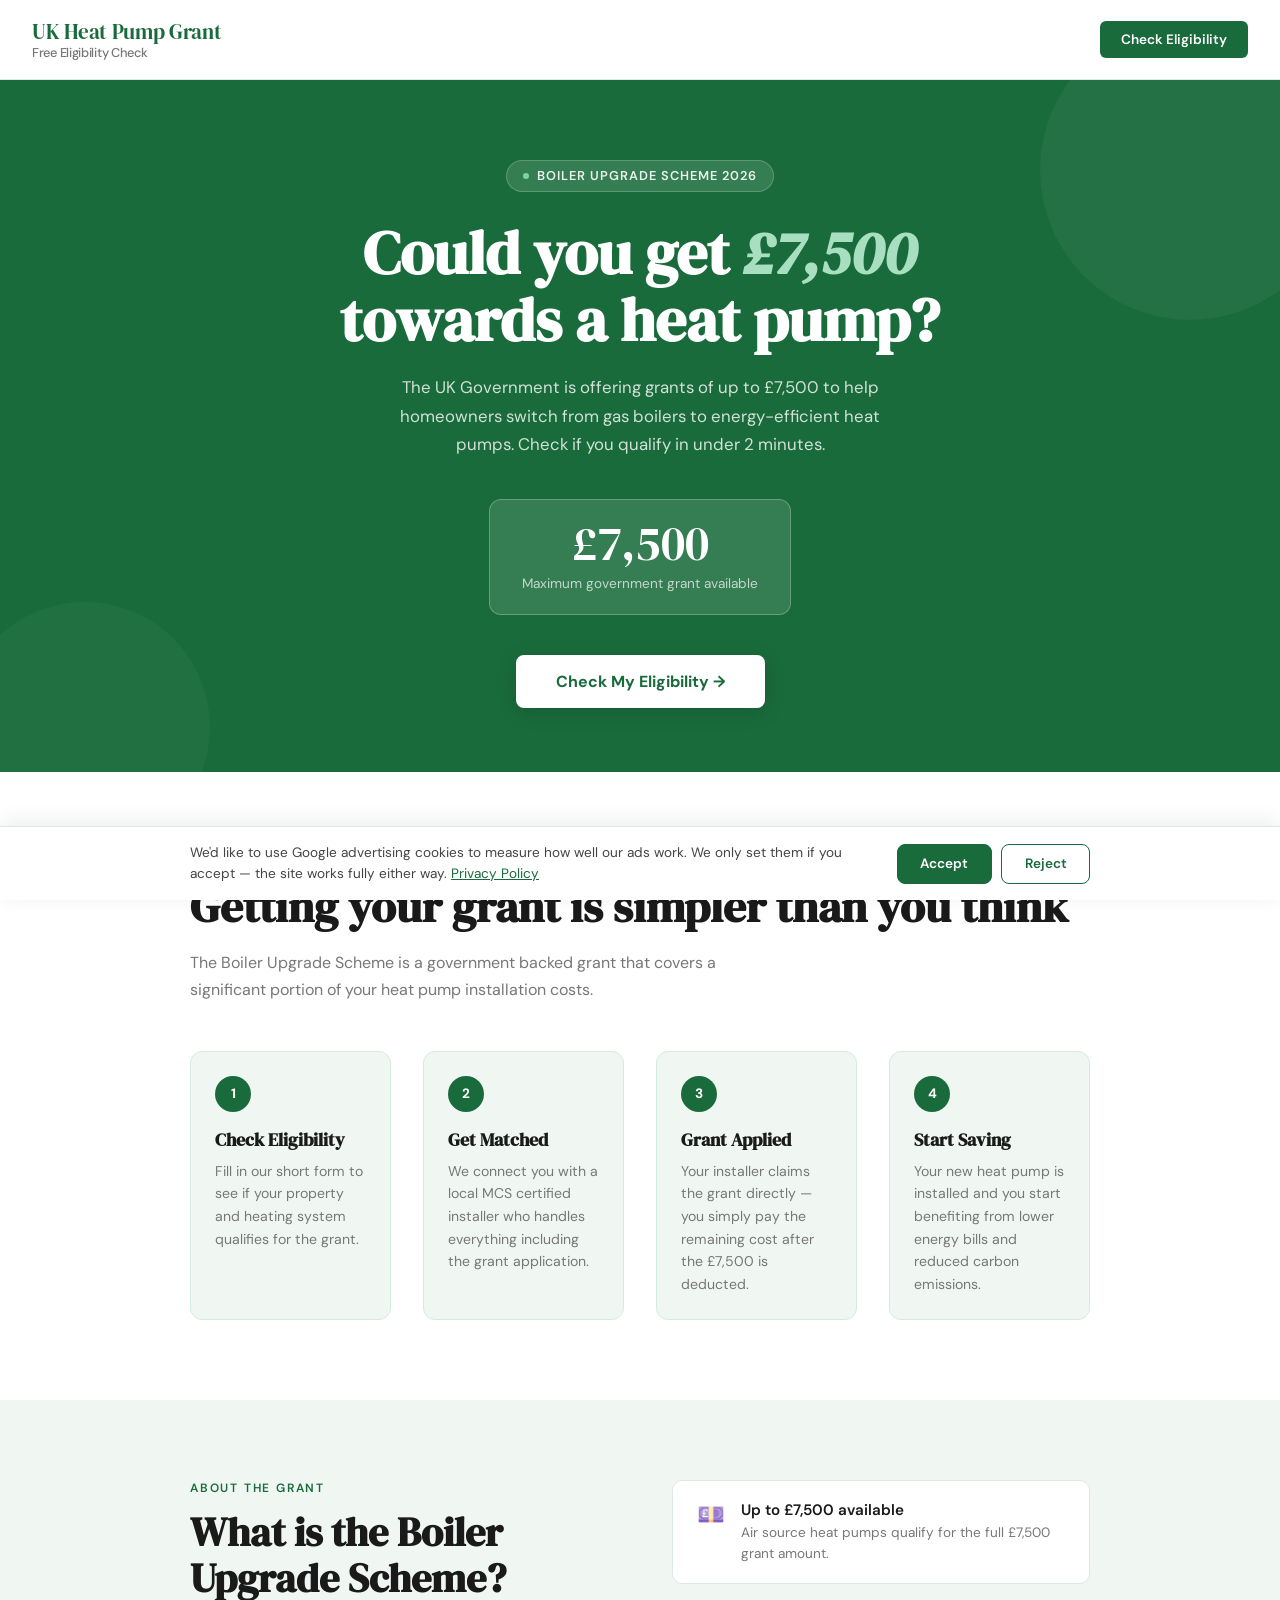
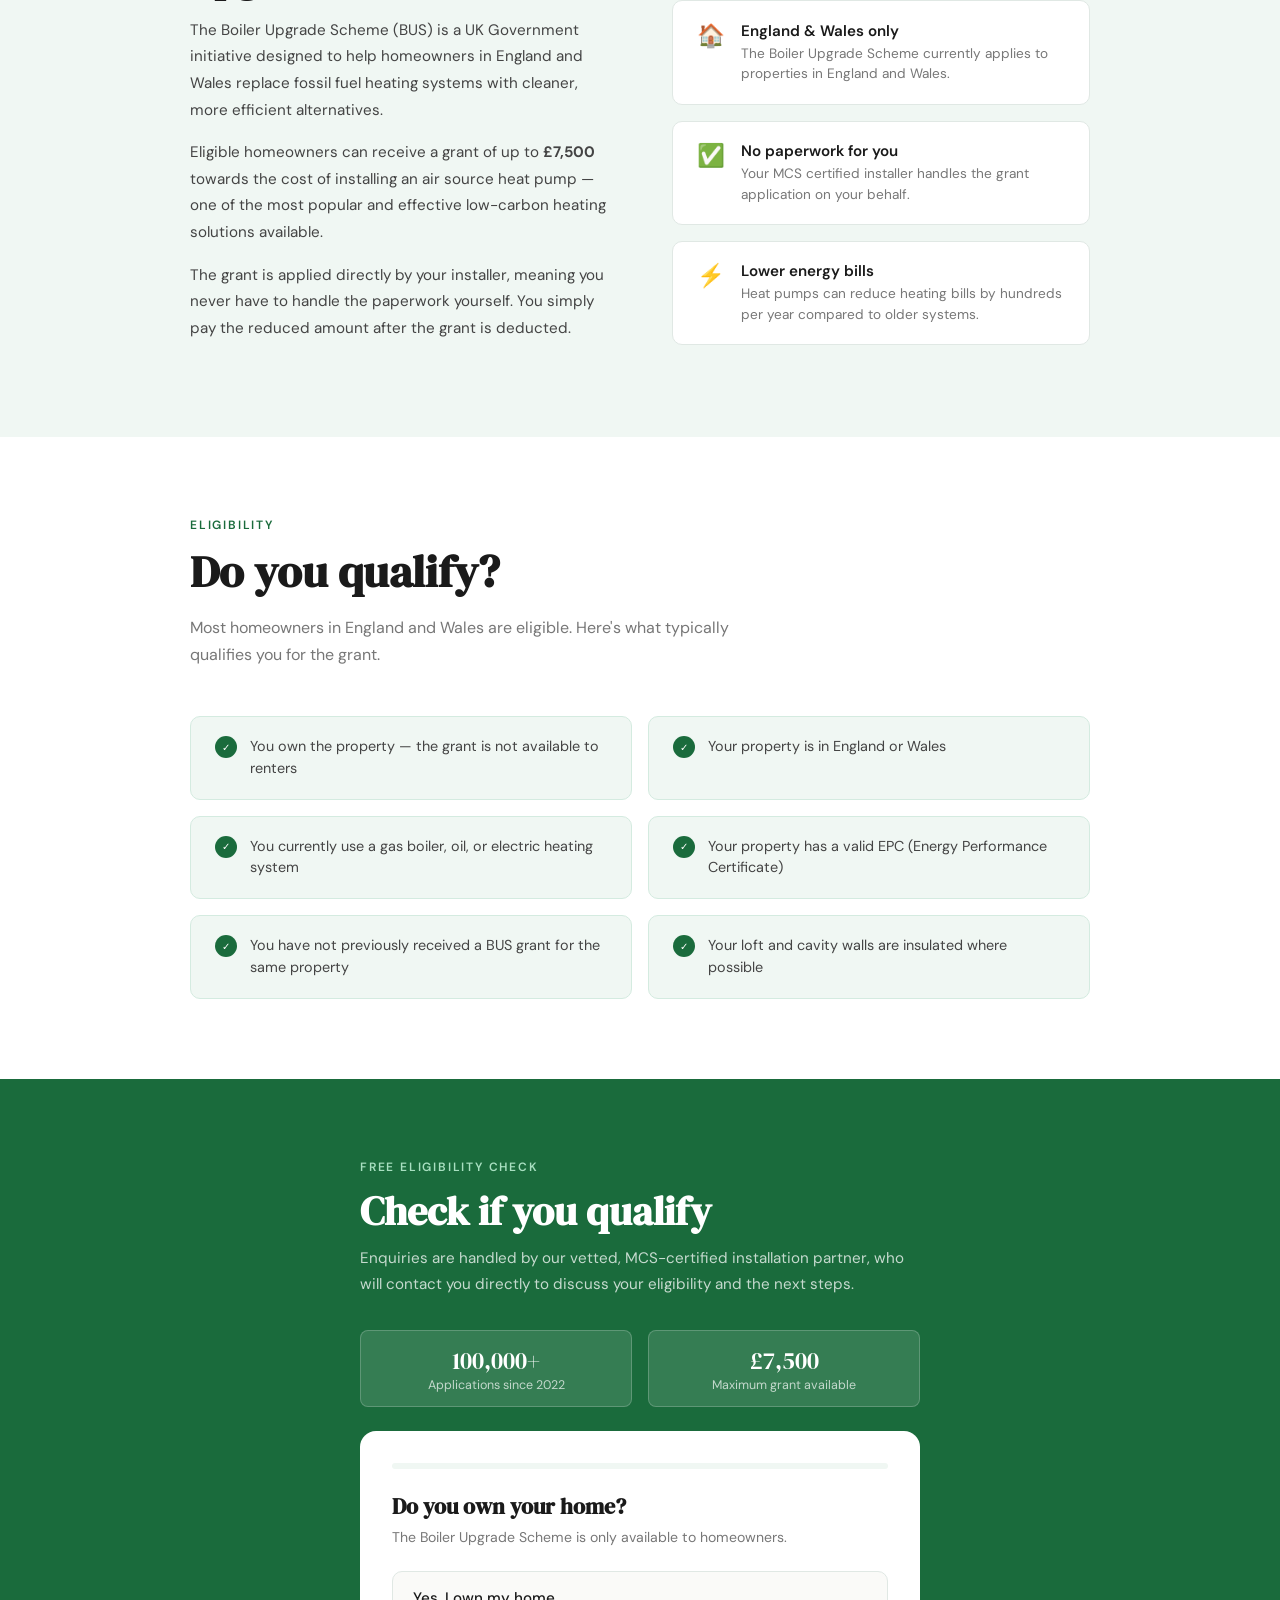
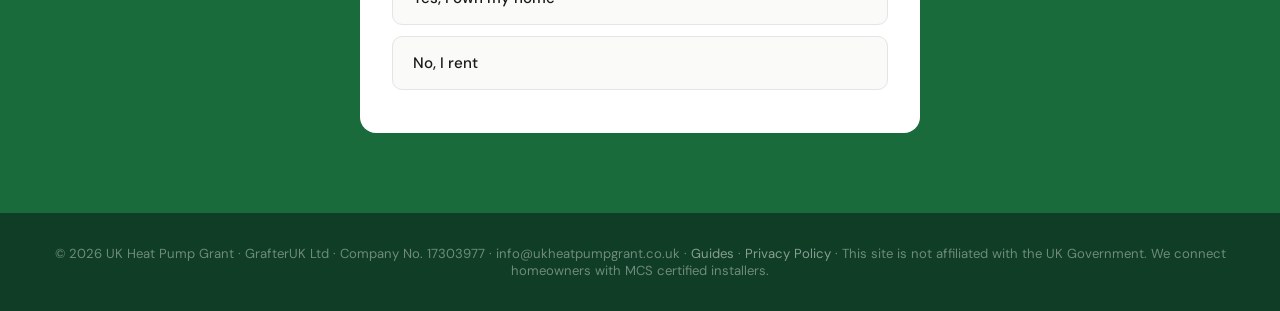
==== commit 8b6f15cd: "Organic/SEO: blog (3 fact-checked 2026 guides) + sitemap + robots + FAQ schema Mirrors quashed's org" ====
--- a/index.html
+++ b/index.html
@@ -376,7 +376,7 @@
               <label for="researchConsent">I'm happy to receive heat pump information and updates by email. I've read the <a href="/privacy" target="_blank" rel="noopener">Privacy Policy</a>.</label>
             </div>
             <button type="submit" class="form-submit" id="researchBtn">Send me the guide</button>
-            <p class="form-note" id="researchNote" style="margin-top:0.8rem;" role="status" aria-live="polite">We'll never spam you. Unsubscribe anytime.</p>
+            <p class="form-note" id="researchNote" style="margin-top:0.8rem;" role="status" aria-live="polite">We'll email you the guide and won't add you to any mailing list.</p>
           </form>
         </div>
       </div>
@@ -400,7 +400,7 @@
   </div>
 </section>
 <footer>
-  <p>© 2026 UK Heat Pump Grant · GrafterUK Ltd · Company No. 17303977 · info@ukheatpumpgrant.co.uk · <a href="/privacy">Privacy Policy</a> · This site is not affiliated with the UK Government. We connect homeowners with MCS certified installers.</p>
+  <p>© 2026 UK Heat Pump Grant · GrafterUK Ltd · Company No. 17303977 · info@ukheatpumpgrant.co.uk · <a href="/blog/">Guides</a> · <a href="/privacy">Privacy Policy</a> · This site is not affiliated with the UK Government. We connect homeowners with MCS certified installers.</p>
 </footer>
 <div class="cookie-banner" id="cookieBanner" hidden>
   <div class="cookie-inner">
@@ -548,17 +548,22 @@
     document.getElementById('leadGrade').value = computeGrade(answers.heating, answers.property_type, answers.timeline);
   }
 
-  function fireConversion(done) {
+  // Conversion value by lead grade — relative quality weights (not real prices)
+  // so Google's bidding learns lead QUALITY, not just volume.
+  const GRADE_VALUE = { A: 20, B: 10, C: 4 };
+  function fireConversion(grade, done) {
     let fired = false;
     const finish = function () { if (fired) return; fired = true; done(); };
     try {
-      if (typeof gtag === 'function') {
+      if (window.__gtagLoaded && typeof gtag === 'function') {
         gtag('event', 'conversion', {
           'send_to': CONVERSION_SEND_TO,
+          'value': GRADE_VALUE[grade] || GRADE_VALUE.C,
+          'currency': 'GBP',
           'event_callback': finish
         });
       } else {
-        console.warn('[gtag] not available — skipping conversion event');
+        console.warn('[gtag] not loaded (no cookie consent?) — skipping conversion event');
       }
     } catch (e) {
       console.warn('[gtag] error firing conversion:', e);
@@ -621,7 +626,7 @@
         : 'Thank you — your details have been received.';
       document.getElementById('confirmLead').textContent =
         'A member of the team at our vetted, MCS-certified installation partner will be in touch shortly to discuss your enquiry, your eligibility, and the next steps.';
-      fireConversion(function () { advance('confirmed'); });
+      fireConversion(data.lead_grade, function () { advance('confirmed'); });
     } catch (err) {
       console.error('[lead] network error:', err);
       errEl.textContent = 'Network error: ' + (err && err.message ? err.message : 'please check your connection and try again.');
@@ -658,7 +663,7 @@
       });
       let out = {}; try { out = await res.json(); } catch (e) { /* non-JSON */ }
       if (res.ok && out.ok) {
-        note.textContent = '✓ Got it — we\'ll be in touch shortly.';
+        note.textContent = '✓ Check your email — your guide is on its way.';
         btn.textContent = 'Sent';
       } else {
         console.error('[research] rejected:', res.status, out);
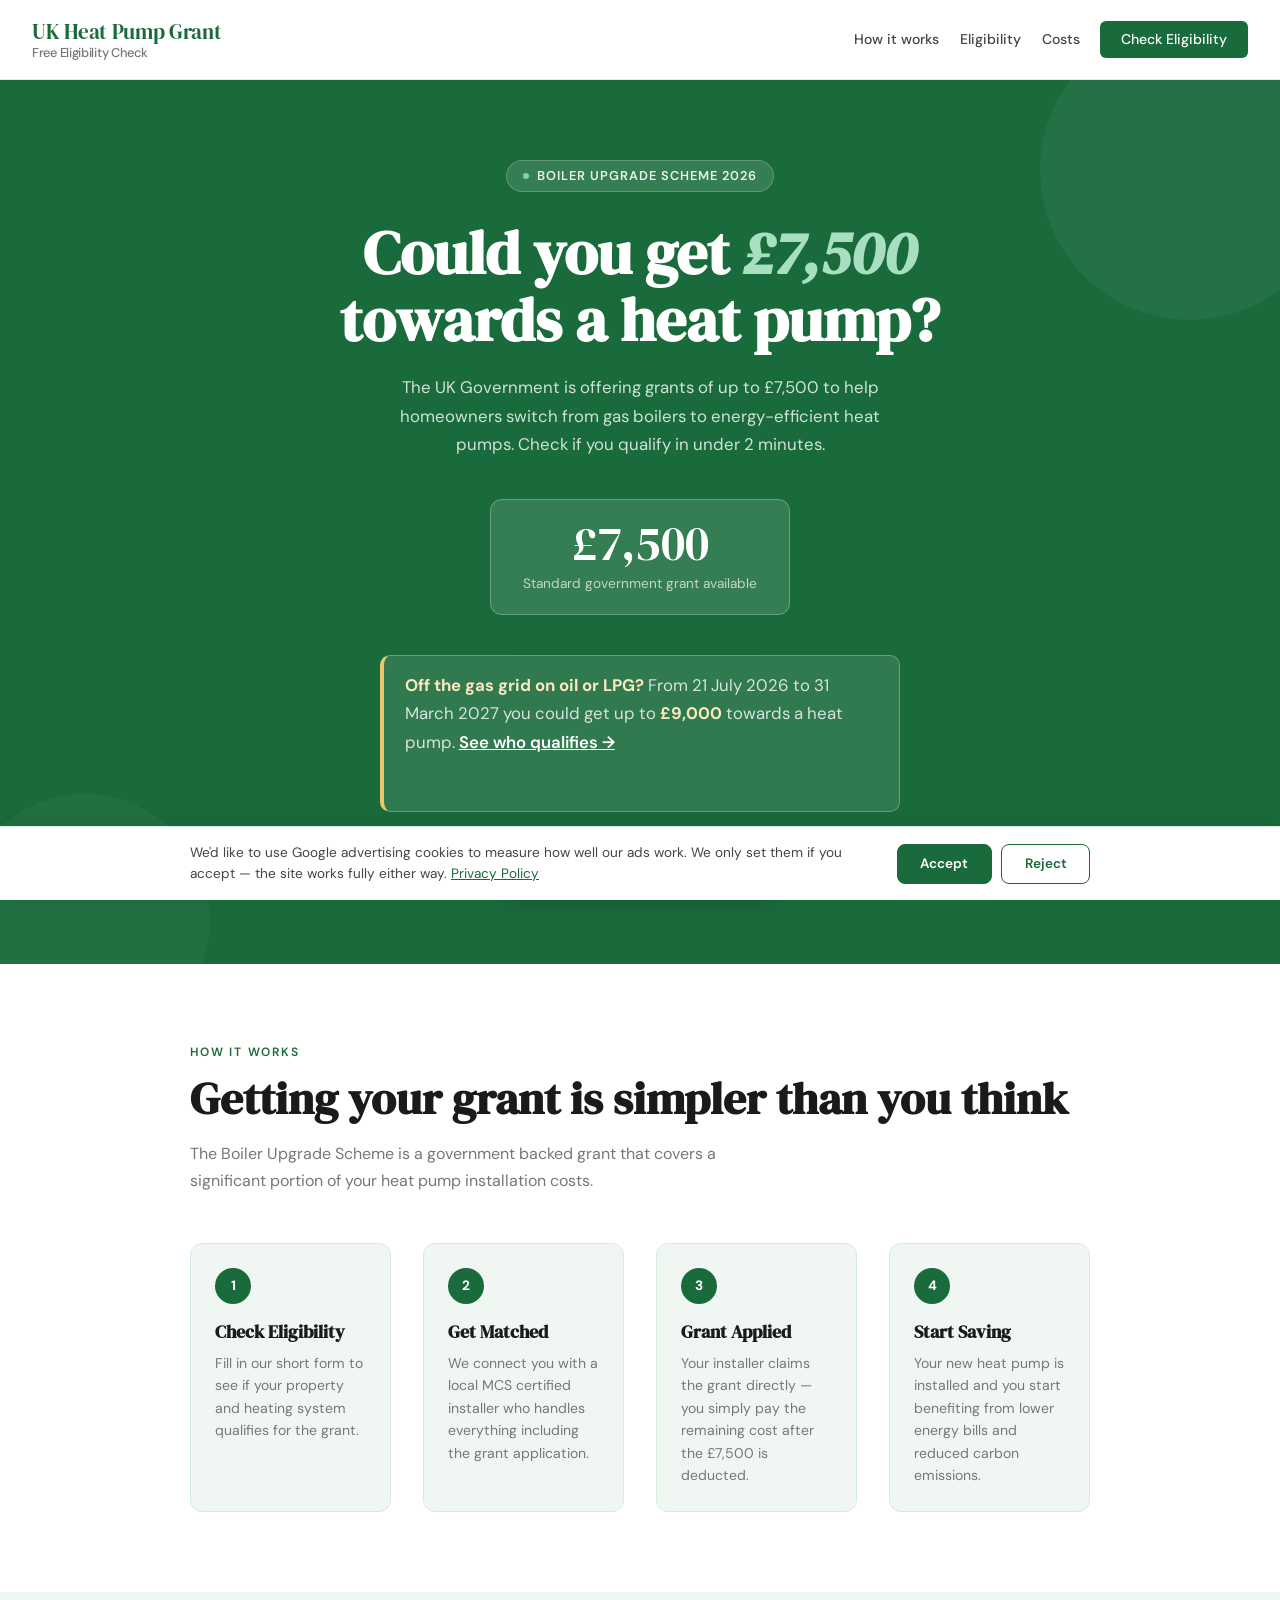
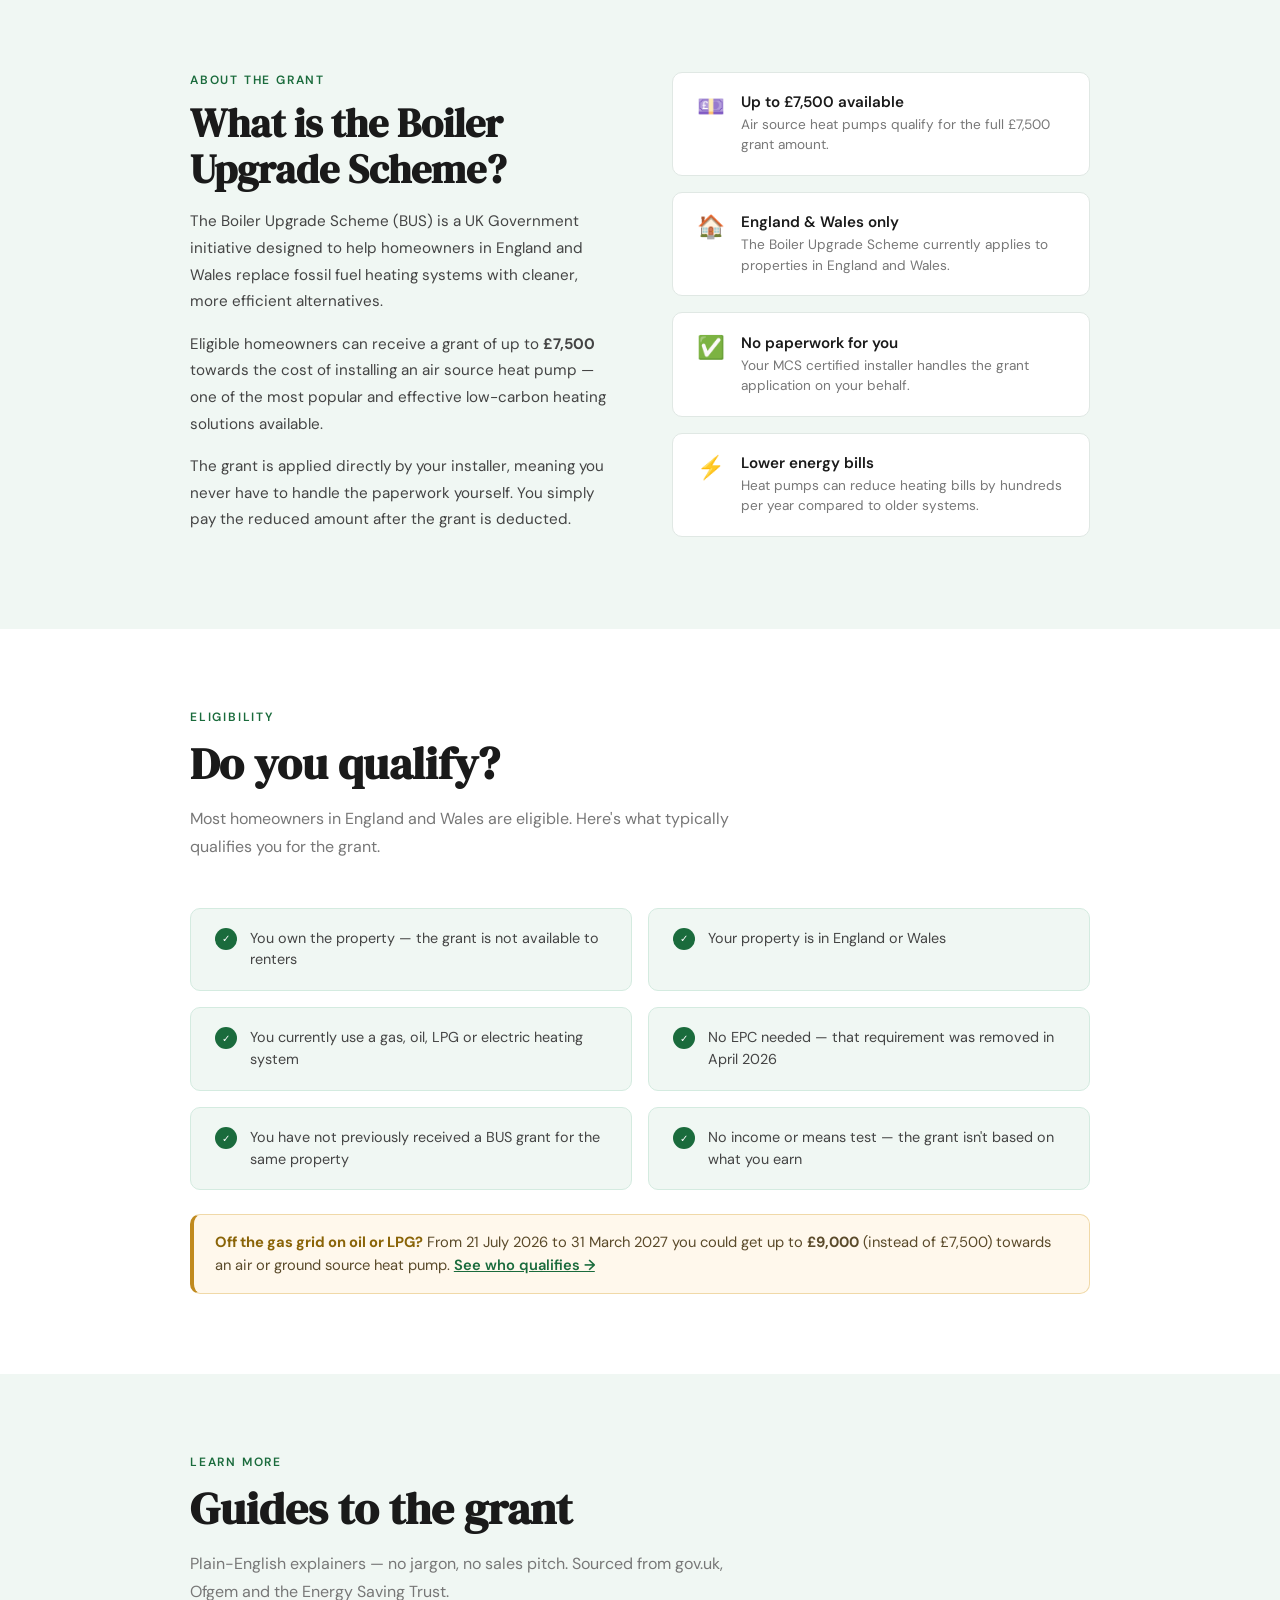
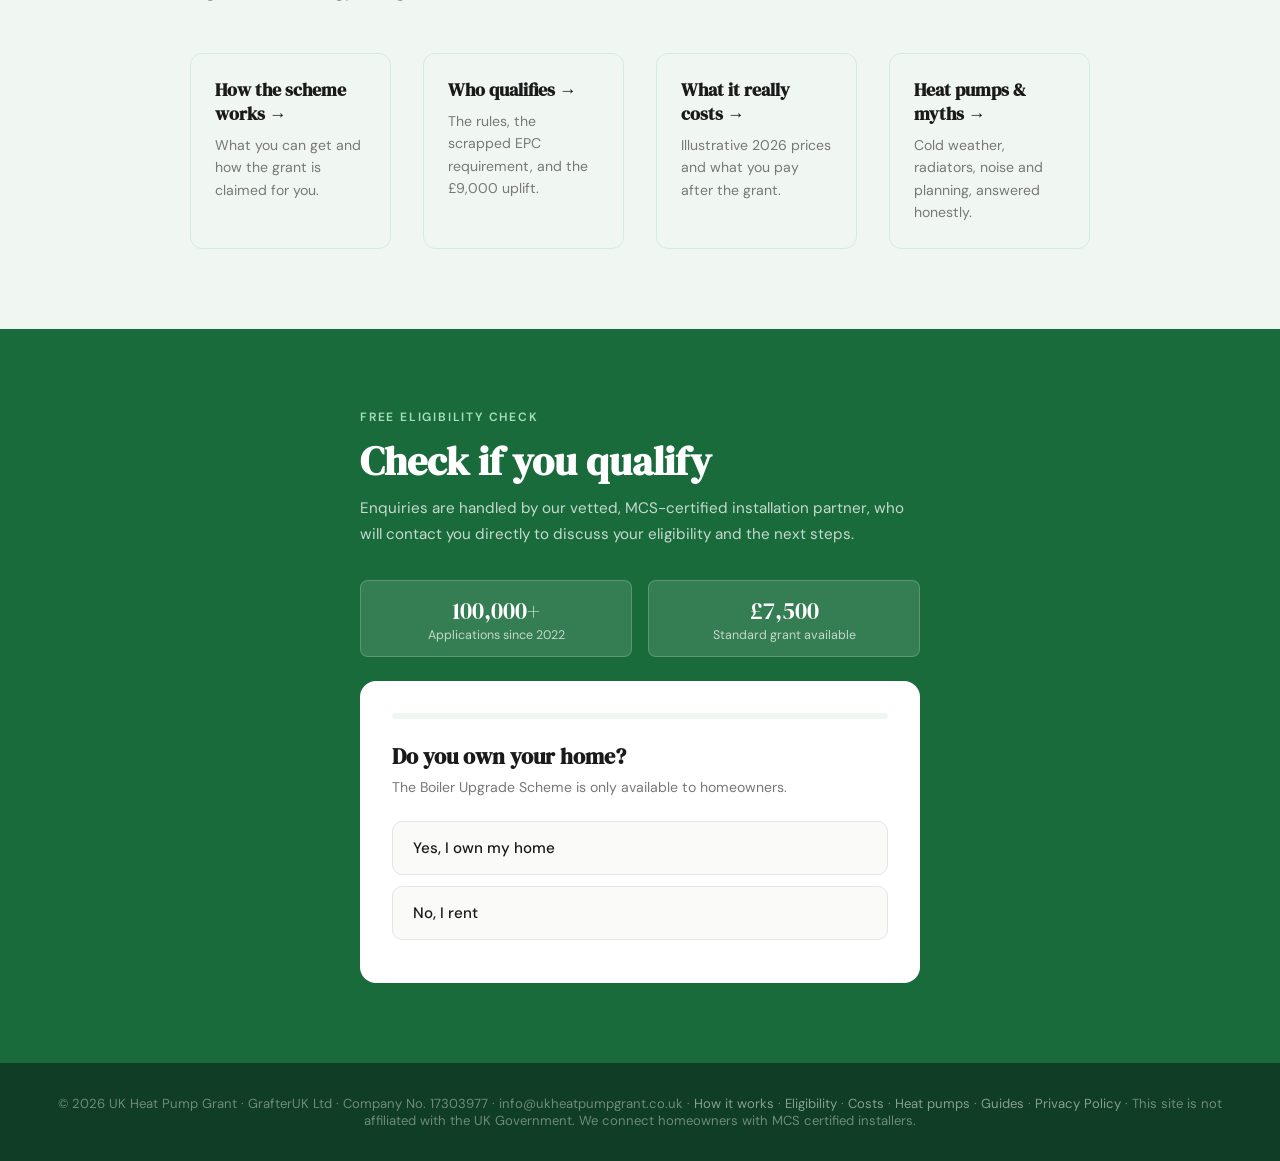
==== commit c29a6632: "Multi-page expansion: pillar pages, £9,000 oil/LPG uplift, corrected 2026 BUS facts Expand the singl" ====
--- a/index.html
+++ b/index.html
@@ -67,6 +67,14 @@
     .logo { font-family: 'DM Serif Display', serif; font-size: 1.3rem; color: var(--green); letter-spacing: -0.3px; line-height: 1.3; }
     .logo span { color: var(--text-muted); font-size: 0.8rem; font-family: 'DM Sans', sans-serif; font-weight: 500; display: block; }
     .nav-cta { background: var(--green); color: var(--white); font-weight: 600; font-size: 0.85rem; padding: 0.6rem 1.3rem; border-radius: 6px; text-decoration: none; }
+    .nav-links { display: flex; gap: 1.3rem; align-items: center; }
+    .nav-links a { color: var(--text-mid); text-decoration: none; font-size: 0.88rem; font-weight: 500; }
+    .nav-links a:hover { color: var(--green); }
+    .nav-links a.nav-cta { color: var(--white); }
+    .hero-uplift { display: block; background: rgba(255,255,255,0.1); border: 1px solid rgba(255,255,255,0.28); border-left: 4px solid #F0C46A; border-radius: 10px; padding: 0.9rem 1.3rem; margin: 0 auto 2.2rem; max-width: 520px; text-align: left; }
+    .hero-uplift p { font-size: 0.9rem; color: rgba(255,255,255,0.92); margin: 0; line-height: 1.55; }
+    .hero-uplift strong { color: #FCE8BE; }
+    .hero-uplift a { color: #fff; text-decoration: underline; font-weight: 600; }
     .hero { background: var(--green); padding: 5rem 2rem 4rem; text-align: center; position: relative; overflow: hidden; }
     .hero::before { content: ''; position: absolute; top: -60px; right: -60px; width: 300px; height: 300px; background: rgba(255,255,255,0.04); border-radius: 50%; pointer-events: none; }
     .hero::after { content: ''; position: absolute; bottom: -80px; left: -40px; width: 250px; height: 250px; background: rgba(255,255,255,0.03); border-radius: 50%; pointer-events: none; }
@@ -169,6 +177,8 @@
       .grant-inner { grid-template-columns: 1fr; gap: 2rem; }
       .elig-grid { grid-template-columns: 1fr; }
       .form-row { grid-template-columns: 1fr; }
+      .nav-links .hide-sm { display: none; }
+      nav { padding: 1.1rem 1.3rem; }
     }
   </style>
   <script src="https://www.google.com/recaptcha/api.js?render=6LfFykgtAAAAAFMlkTeYWOhiz9gVwQHqHs1kckuf"></script>
@@ -176,7 +186,12 @@
 <body>
 <nav>
   <div class="logo">UK Heat Pump Grant<br><span>Free Eligibility Check</span></div>
-  <a href="#check" class="nav-cta">Check Eligibility</a>
+  <div class="nav-links">
+    <a href="/how-it-works" class="hide-sm">How it works</a>
+    <a href="/eligibility" class="hide-sm">Eligibility</a>
+    <a href="/costs" class="hide-sm">Costs</a>
+    <a href="#check" class="nav-cta">Check Eligibility</a>
+  </div>
 </nav>
 <section class="hero">
   <div class="hero-tag">Boiler Upgrade Scheme 2026</div>
@@ -184,9 +199,11 @@
   <p>The UK Government is offering grants of up to £7,500 to help homeowners switch from gas boilers to energy-efficient heat pumps. Check if you qualify in under 2 minutes.</p>
   <div class="hero-grant">
     <div class="amount">£7,500</div>
-    <p>Maximum government grant available</p>
-  </div>
-  <br>
+    <p>Standard government grant available</p>
+  </div>
+  <div class="hero-uplift">
+    <p><strong>Off the gas grid on oil or LPG?</strong> From 21 July 2026 to 31 March 2027 you could get up to <strong>£9,000</strong> towards a heat pump. <a href="/eligibility">See who qualifies →</a></p>
+  </div>
   <a href="#check" class="hero-btn">Check My Eligibility →</a>
 </section>
 <section id="how-it-works" class="how">
@@ -227,10 +244,26 @@
     <div class="elig-grid">
       <div class="elig-card"><div class="tick">✓</div><p>You own the property — the grant is not available to renters</p></div>
       <div class="elig-card"><div class="tick">✓</div><p>Your property is in England or Wales</p></div>
-      <div class="elig-card"><div class="tick">✓</div><p>You currently use a gas boiler, oil, or electric heating system</p></div>
-      <div class="elig-card"><div class="tick">✓</div><p>Your property has a valid EPC (Energy Performance Certificate)</p></div>
+      <div class="elig-card"><div class="tick">✓</div><p>You currently use a gas, oil, LPG or electric heating system</p></div>
+      <div class="elig-card"><div class="tick">✓</div><p>No EPC needed — that requirement was removed in April 2026</p></div>
       <div class="elig-card"><div class="tick">✓</div><p>You have not previously received a BUS grant for the same property</p></div>
-      <div class="elig-card"><div class="tick">✓</div><p>Your loft and cavity walls are insulated where possible</p></div>
+      <div class="elig-card"><div class="tick">✓</div><p>No income or means test — the grant isn't based on what you earn</p></div>
+    </div>
+    <div style="margin-top:1.5rem; background:#FFF8EC; border:1px solid #F0D9A8; border-left:4px solid #C08A1E; border-radius:10px; padding:1rem 1.3rem;">
+      <p style="font-size:0.92rem; color:#5A4A2A; line-height:1.55; margin:0;"><strong style="color:#8A6408;">Off the gas grid on oil or LPG?</strong> From 21 July 2026 to 31 March 2027 you could get up to <strong>£9,000</strong> (instead of £7,500) towards an air or ground source heat pump. <a href="/eligibility" style="color:var(--green); font-weight:600;">See who qualifies →</a></p>
+    </div>
+  </div>
+</section>
+<section id="guides" class="grant-info">
+  <div class="how-inner" style="max-width:900px;margin:0 auto;">
+    <span class="section-label">Learn more</span>
+    <h2 class="section-title">Guides to the grant</h2>
+    <p class="section-sub">Plain-English explainers — no jargon, no sales pitch. Sourced from gov.uk, Ofgem and the Energy Saving Trust.</p>
+    <div class="steps">
+      <a class="step" href="/how-it-works" style="text-decoration:none;"><h3>How the scheme works →</h3><p>What you can get and how the grant is claimed for you.</p></a>
+      <a class="step" href="/eligibility" style="text-decoration:none;"><h3>Who qualifies →</h3><p>The rules, the scrapped EPC requirement, and the £9,000 uplift.</p></a>
+      <a class="step" href="/costs" style="text-decoration:none;"><h3>What it really costs →</h3><p>Illustrative 2026 prices and what you pay after the grant.</p></a>
+      <a class="step" href="/heat-pumps-explained" style="text-decoration:none;"><h3>Heat pumps &amp; myths →</h3><p>Cold weather, radiators, noise and planning, answered honestly.</p></a>
     </div>
   </div>
 </section>
@@ -246,7 +279,7 @@
       </div>
       <div style="background:rgba(255,255,255,0.12); border:1px solid rgba(255,255,255,0.2); border-radius:8px; padding:0.8rem 1.2rem; flex:1; min-width:140px; text-align:center;">
         <div style="font-family:'DM Serif Display',serif; font-size:1.5rem; color:#fff;">£7,500</div>
-        <div style="font-size:0.78rem; color:rgba(255,255,255,0.7);">Maximum grant available</div>
+        <div style="font-size:0.78rem; color:rgba(255,255,255,0.7);">Standard grant available</div>
       </div>
     </div>
     <div class="form-card">
@@ -400,7 +433,7 @@
   </div>
 </section>
 <footer>
-  <p>© 2026 UK Heat Pump Grant · GrafterUK Ltd · Company No. 17303977 · info@ukheatpumpgrant.co.uk · <a href="/blog/">Guides</a> · <a href="/privacy">Privacy Policy</a> · This site is not affiliated with the UK Government. We connect homeowners with MCS certified installers.</p>
+  <p>© 2026 UK Heat Pump Grant · GrafterUK Ltd · Company No. 17303977 · info@ukheatpumpgrant.co.uk · <a href="/how-it-works">How it works</a> · <a href="/eligibility">Eligibility</a> · <a href="/costs">Costs</a> · <a href="/heat-pumps-explained">Heat pumps</a> · <a href="/blog/">Guides</a> · <a href="/privacy">Privacy Policy</a> · This site is not affiliated with the UK Government. We connect homeowners with MCS certified installers.</p>
 </footer>
 <div class="cookie-banner" id="cookieBanner" hidden>
   <div class="cookie-inner">
